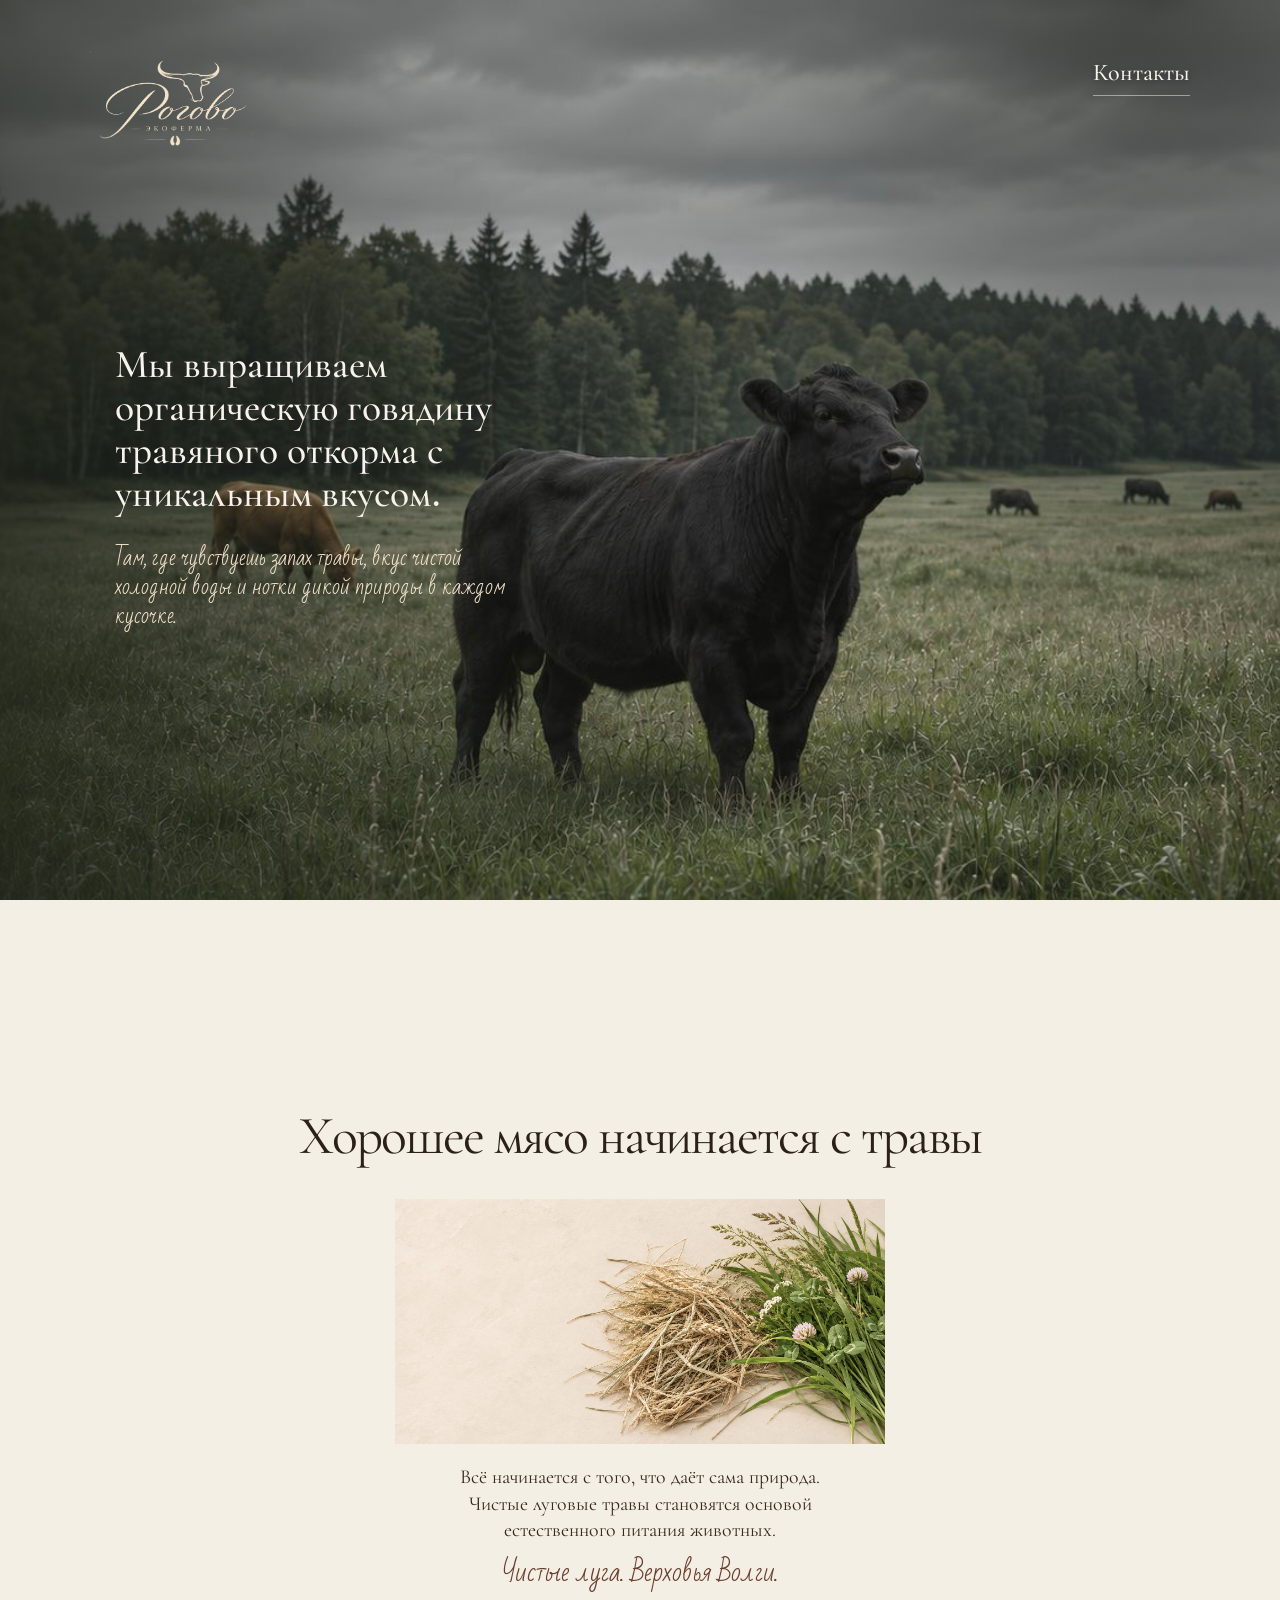
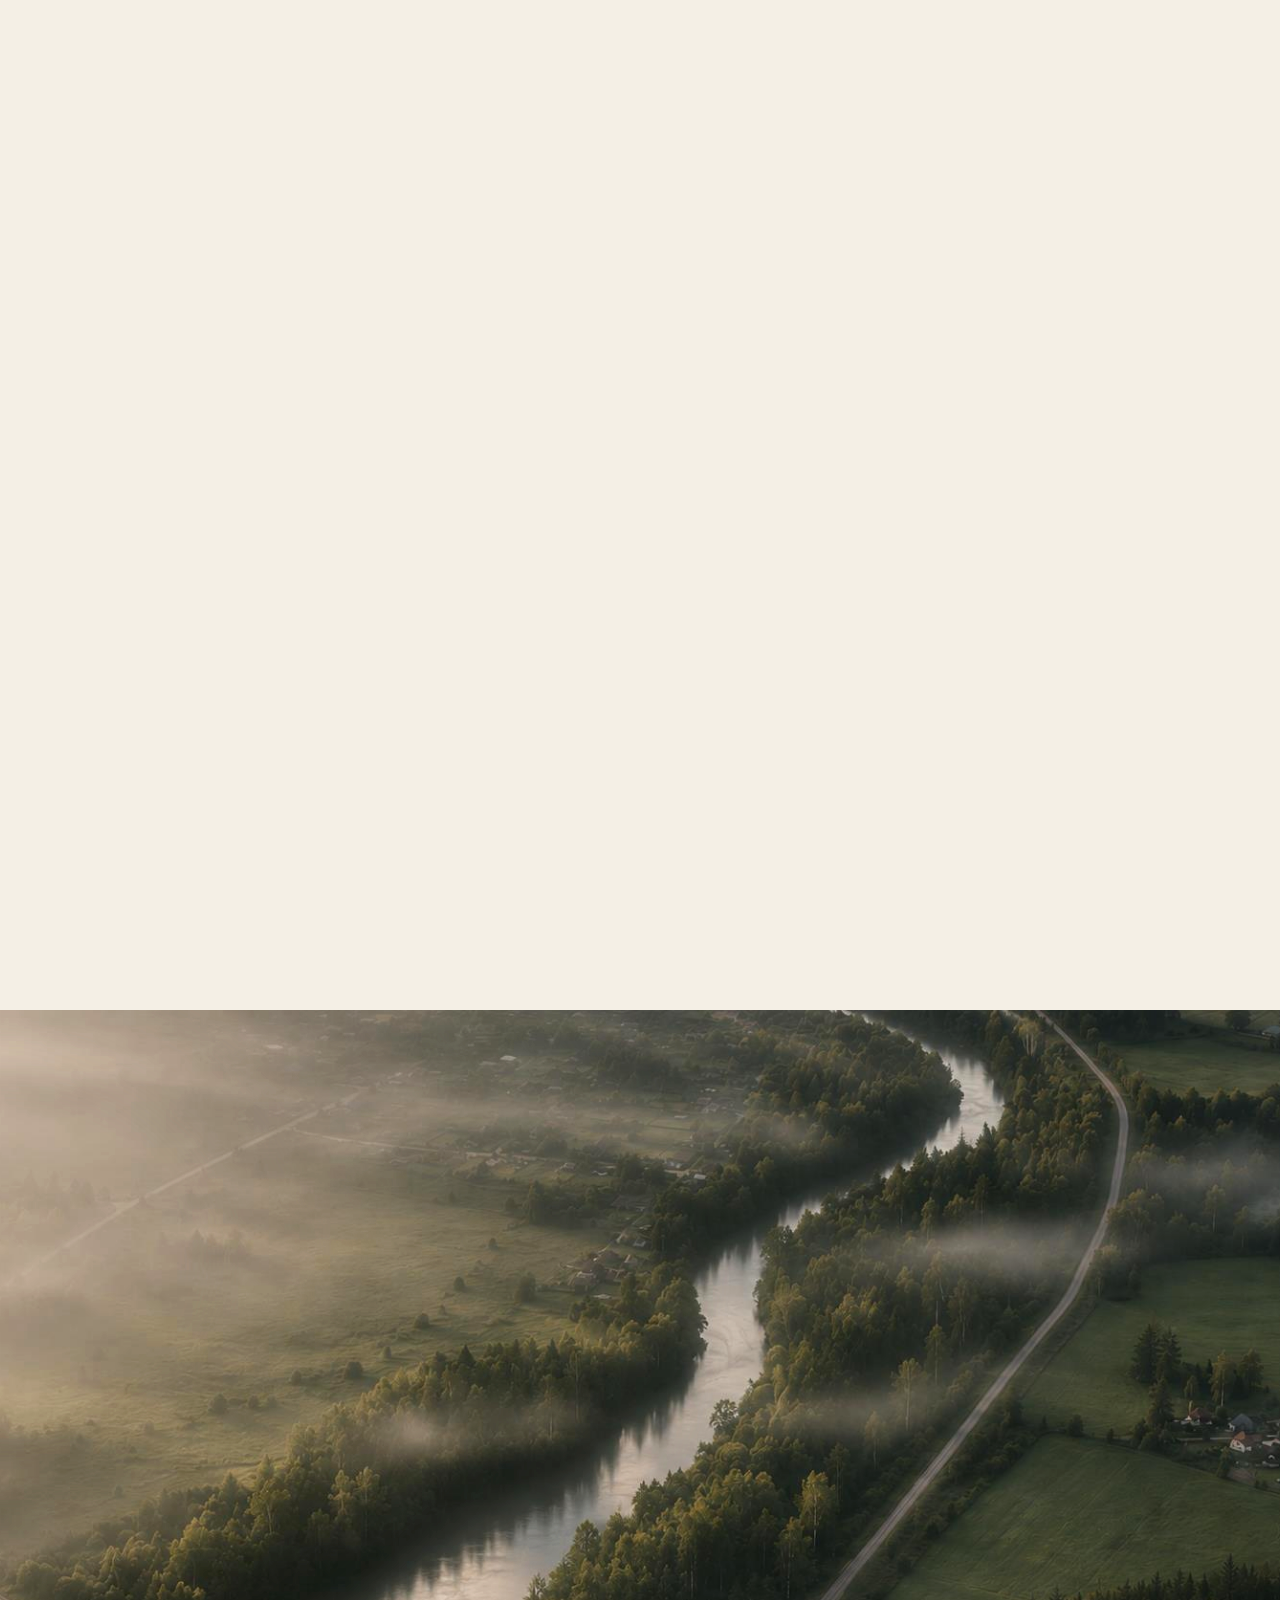
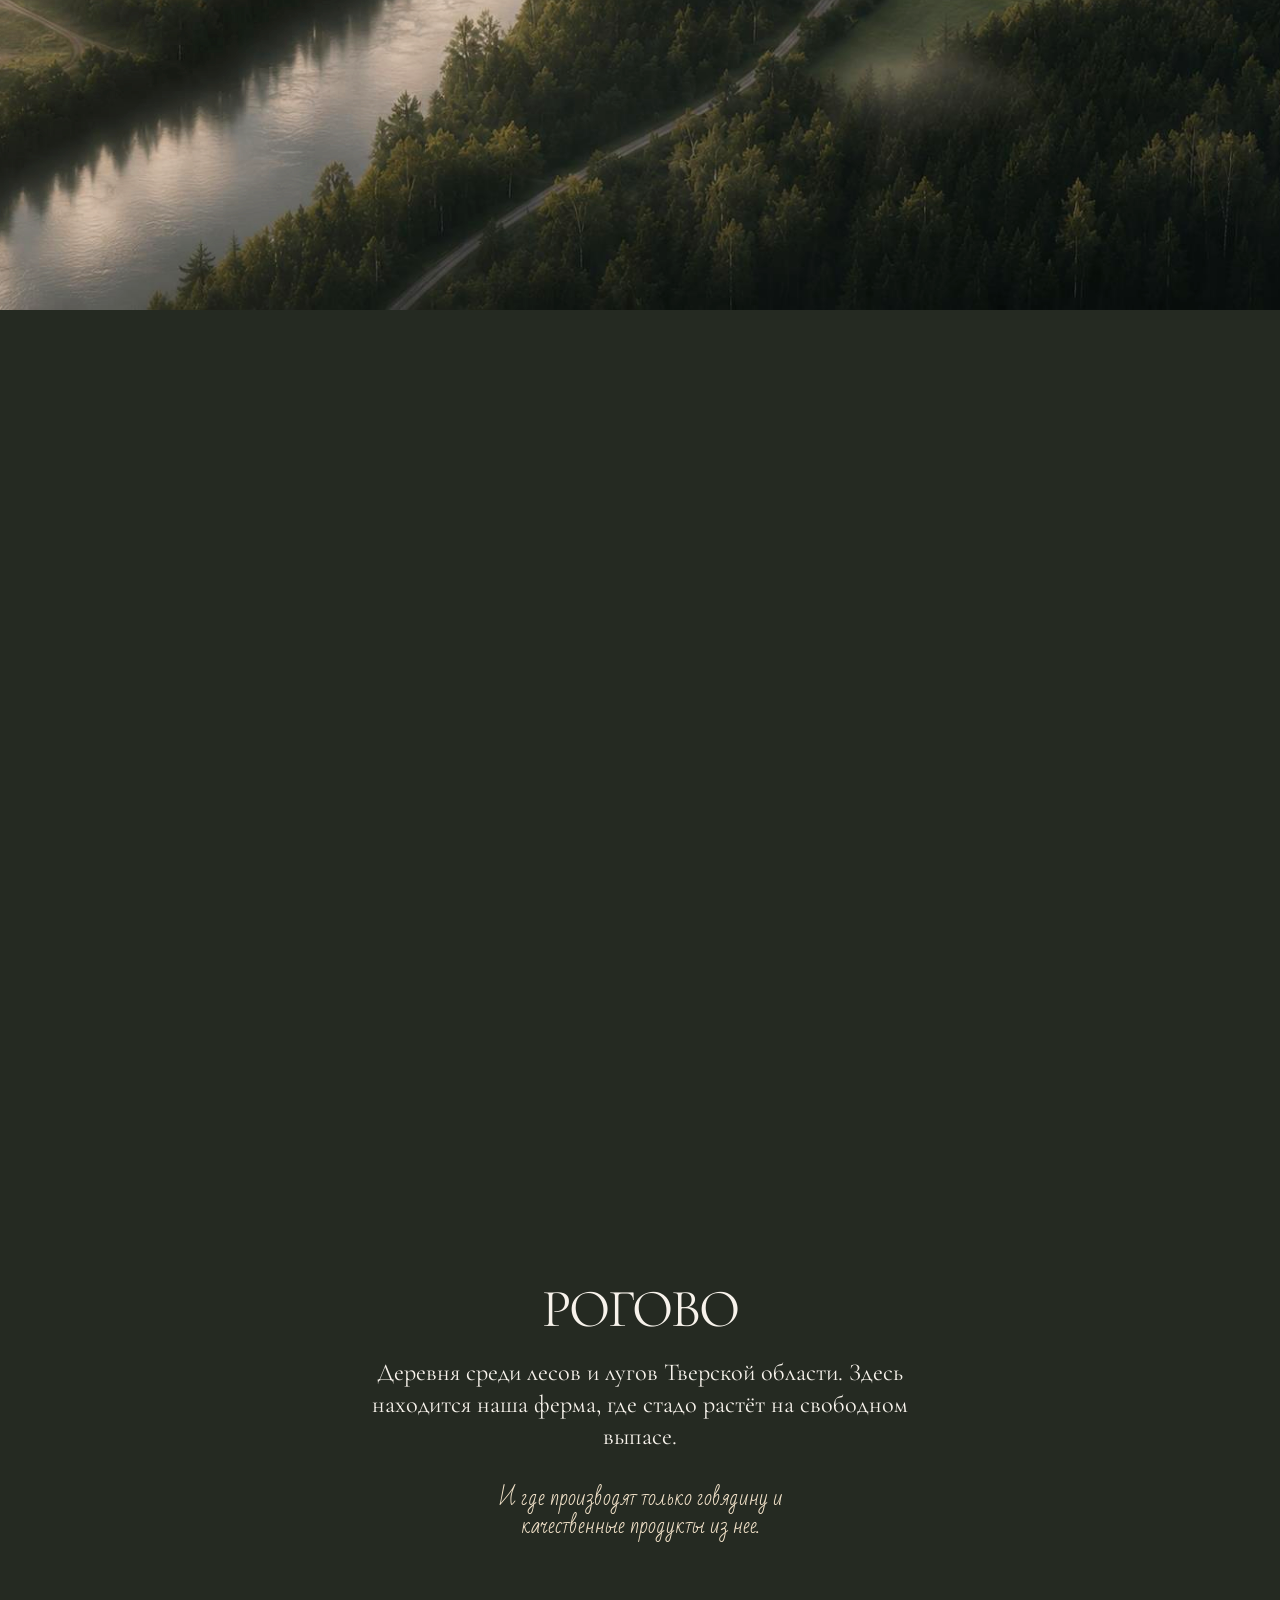
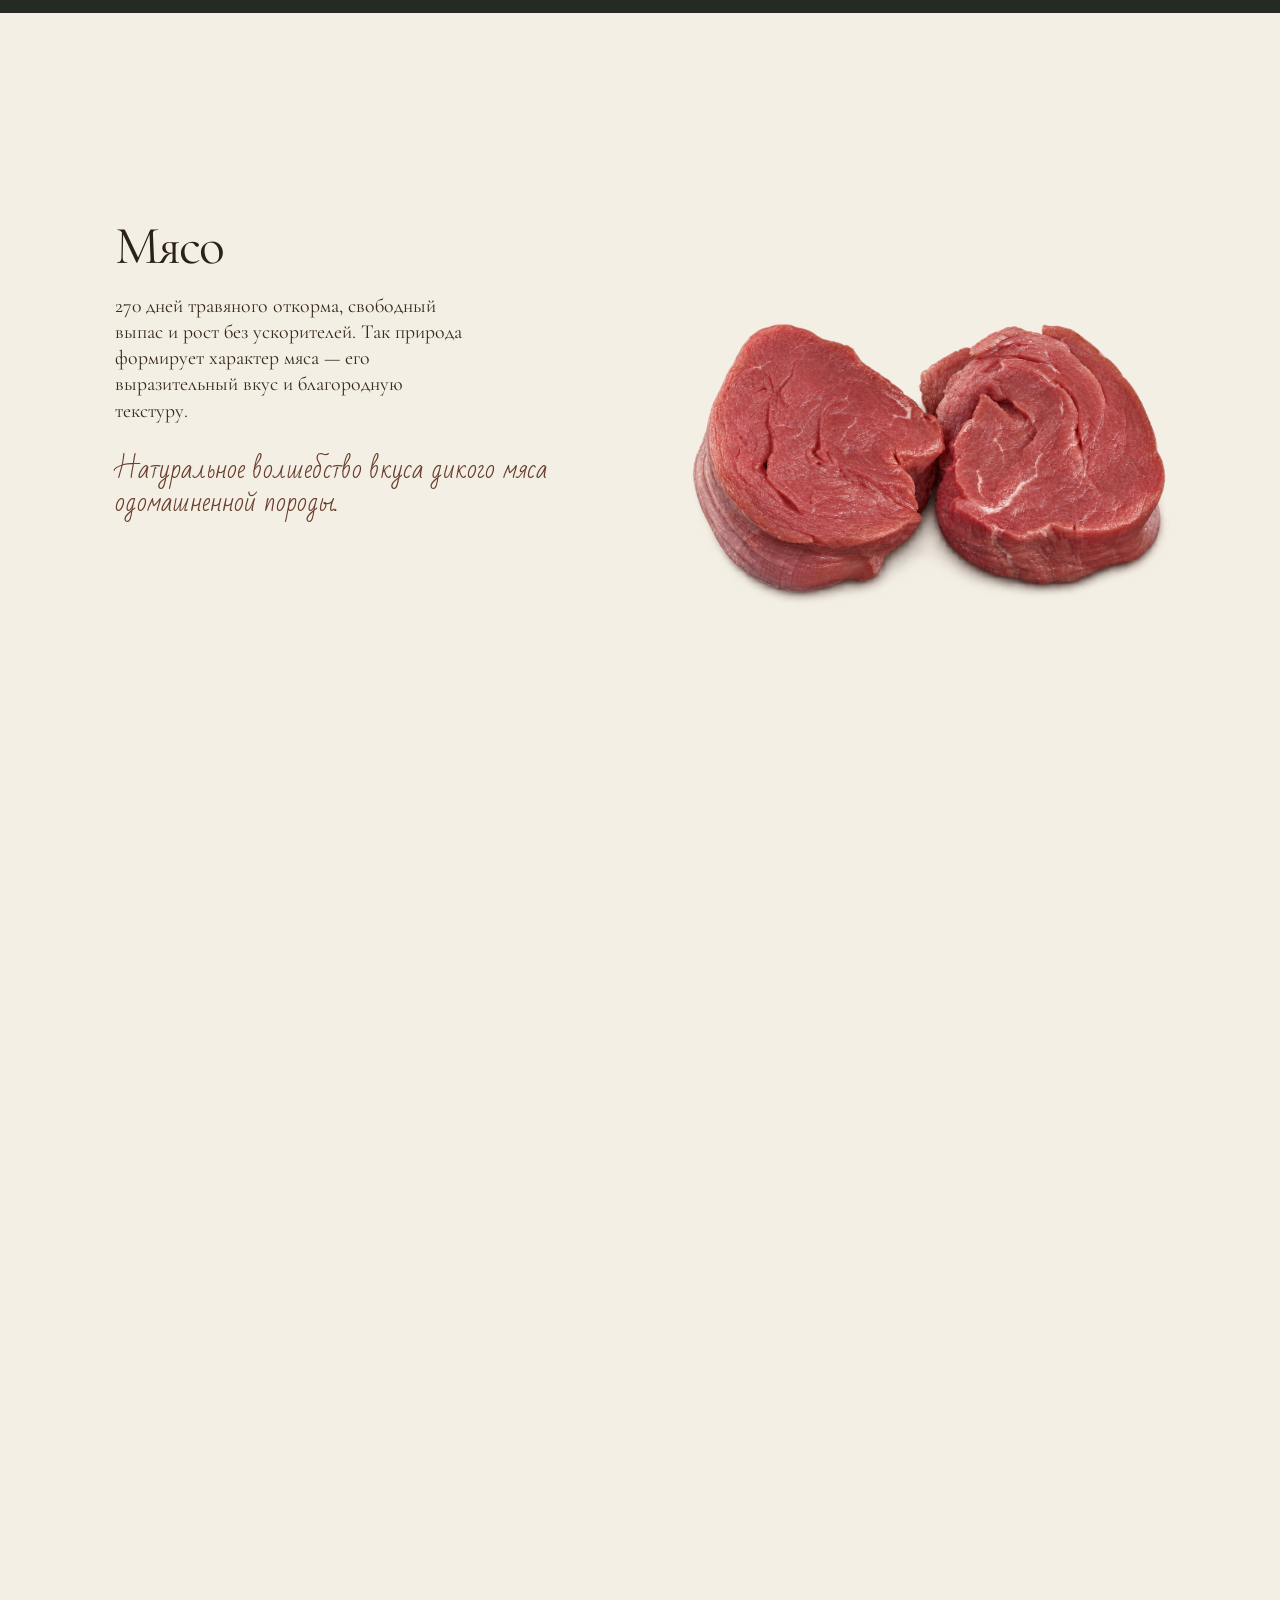
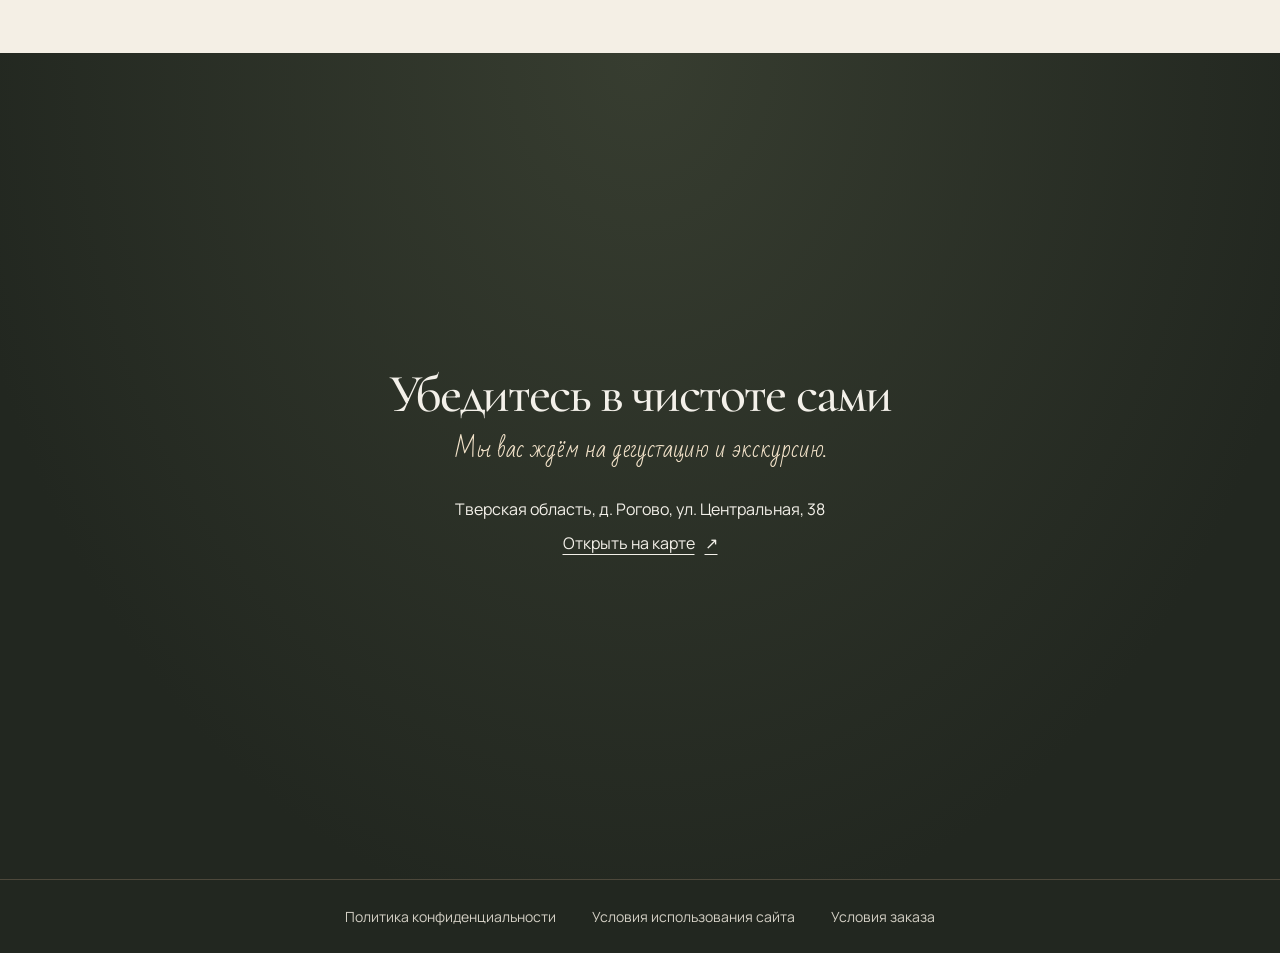
==== index.html @ 6af4dffb "Первая публикация 22.11 01:13" ====
<!doctype html>
<html lang="ru">
<head>
  <meta charset="utf-8">
<meta name="robots" content="noindex, nofollow" data-publish>
  <meta name="viewport" content="width=device-width, initial-scale=1">
  <title>Рогово — первый экран и подход</title>
  <link rel="stylesheet" href="style.css">
  <link rel="stylesheet" href="hero-v4.css">
  <link rel="stylesheet" href="limestone-edition.css">
  <script src="cinema.js" defer></script>
</head>
<body>
  <main>
    <section class="coat-hero" aria-labelledby="hero-title">
      <img class="coat-logo" src="assets/hero-logo-light.png" alt="Рогово — экоферма">
      <a class="shop-banner-action hero-contacts" href="#contacts">Контакты</a>
      <div class="pasture-hero-copy">
        <h1 id="hero-title">Мы выращиваем органическую говядину травяного откорма с уникальным вкусом.</h1>
        <p class="pasture-hero-note">Там, где чувствуешь запах травы, вкус чистой холодной воды и нотки дикой природы в каждом кусочке.</p>
      </div>
    </section>
    <section class="sequence approach-sequence" aria-label="Подход Рогово">
    <div class="stage">
    <article class="scene meadow" aria-labelledby="approach">
      <div class="approach">
        <h2 id="approach">Хорошее мясо начинается с травы</h2>
        <div class="still-life">
          <img src="assets/meadow-matched-limestone.jpg" alt="Свежие травы и сено на цельной светлой каменной поверхности">
        </div>
        <p class="scene-description">Всё начинается с того, что даёт сама природа. Чистые луговые травы становятся основой естественного питания животных.</p>
        <p class="scene-note">Чистые луга. Верховья Волги.</p>
      </div>
    </article>
    <article class="scene breeding" aria-labelledby="breeding">
      <img class="scene-image" src="assets/breeds-matched-limestone.jpg" alt="Коричневая калмыцкая корова впереди, чёрная абердин-ангусская позади">
      <div class="scene-copy">
        <h2 id="breeding">Чем отличается узнаваемый флорентийский стейк?</h2>
        <p class="scene-description">Во флорентийском стейке на первом плане вкус самого мяса. У нашей говядины свой характер, который ей дают две породы — калмыцкая и абердин-ангусская.</p>
        <p class="scene-note">Настоящий вкус начинается с породы.</p>
      </div>
    </article>
    <article class="scene cycle" aria-labelledby="cycle">
      <img class="scene-image" src="assets/tablet-matched-limestone.jpg" alt="Рука у планшета на светлой каменной поверхности">
      <div class="scene-copy">
        <h2 id="cycle">От пастбища до стола</h2>
        <p class="scene-description">Каждый этап находится под нашим контролем — от выращивания животных до готового продукта. Никакой химии, ГМО и гормонов. Только ответственность за то, что мы создаём.</p>
        <p class="scene-note">Качество можно гарантировать, только когда всё делаешь сам.</p>
      </div>
    </article>
    </div>
    </section>
    <section class="origin" id="origin" aria-labelledby="origin-title">
      <div class="origin-frame">
        <div class="origin-art" role="img" aria-label="Художественный вид с низкой высоты по спутниковому кадру Западной Двины у Рогово"></div>
      </div>
      <div class="origin-copy">
        <h2 id="origin-title">РОГОВО</h2>
        <p>Деревня среди лесов и лугов Тверской области. Здесь находится наша ферма, где стадо растёт на свободном выпасе.</p>
        <p class="origin-note">И где производят только говядину и качественные продукты из нее.</p>
      </div>
    </section>
    <section id="products" aria-label="Продукция Рогово">
    <div class="sequence products">
      <div class="stage">
        <article class="scene product-scene" aria-labelledby="product-beef">
          <div class="product-visual"><img src="assets/product-flat-beef.png" alt="Два постных среза говядины"></div>
          <div class="scene-copy">
            <h2 id="product-beef">Мясо</h2>
            <p class="product-description">270 дней травяного откорма, свободный выпас и рост без ускорителей. Так природа формирует характер мяса — его выразительный вкус и благородную текстуру.</p>
            <p class="scene-note">Натуральное волшебство вкуса дикого мяса одомашненной породы.</p>
          </div>
        </article>
        <article class="scene product-scene" aria-labelledby="product-offal">
          <div class="product-visual">
            <img src="assets/product-flat-liver.png" alt="Говяжья печень">
            <img class="product-detail" src="assets/product-flat-pate.png" alt="Срез говяжьего паштета">
          </div>
          <div class="scene-copy">
            <h2 id="product-offal">Субпродукты</h2>
            <p class="product-description">У каждого продукта свой характер: у печени — выразительный, глубокий вкус, у паштета — нежная текстура и тонкое послевкусие. Их объединяет чистота происхождения.</p>
            <p class="scene-note">Вкусы, которые вы, скорее всего, никогда ещё не пробовали.</p>
          </div>
        </article>
        <article class="scene product-scene product-scene--final" aria-labelledby="product-pelmeni">
          <div class="product-visual"><img src="assets/product-flat-pelmeni-amber.png" alt="Два целых пельменя и один в разрезе в светлом говяжьем бульоне"></div>
          <div class="scene-copy">
            <h2 id="product-pelmeni"><span class="title-line">Основа классической</span> <span class="title-line">итальянской кухни</span></h2>
            <p class="product-description">Нежные пельмени в прозрачном говяжьем бульоне. Достаточно соли и перца, чтобы раскрыть всю глубину вкуса говядины.</p>
            <p class="scene-note">Чистый вкус и есть усилитель.</p>
          </div>
          <div class="shop-banner">
            <img class="shop-banner-logo" src="assets/rogovo-logo-brown.png" alt="Рогово — экоферма">
            <button class="shop-banner-action" type="button" disabled>Перейти в магазин <span aria-hidden="true">→</span></button>
          </div>
        </article>
      </div>
    </div>
    </section>
  </main>
  <div class="page-end" id="contacts">
    <section class="farm-visit" aria-labelledby="visit-title">
      <h2 id="visit-title">Убедитесь в чистоте сами</h2>
      <p class="farm-visit-note">Мы вас ждём на дегустацию и экскурсию.</p>
      <address>Тверская область, д. Рогово, ул. Центральная, 38</address>
      <a class="shop-banner-action" href="https://yandex.ru/maps/?text=%D0%A2%D0%B2%D0%B5%D1%80%D1%81%D0%BA%D0%B0%D1%8F%20%D0%BE%D0%B1%D0%BB%D0%B0%D1%81%D1%82%D1%8C%2C%20%D0%B4.%20%D0%A0%D0%BE%D0%B3%D0%BE%D0%B2%D0%BE%2C%20%D1%83%D0%BB.%20%D0%A6%D0%B5%D0%BD%D1%82%D1%80%D0%B0%D0%BB%D1%8C%D0%BD%D0%B0%D1%8F%2C%2038">Открыть на карте <span aria-hidden="true">↗</span></a>
    </section>
  <footer class="site-footer">
    <ul>
      <li>Политика конфиденциальности</li>
      <li>Условия использования сайта</li>
      <li>Условия заказа</li>
    </ul>
  </footer>
  </div>
</body>
</html>
---- style.css ----
:root {
  --approach-paper: #f4efe5;
  --hero-overlap: clamp(64px, 11svh, 115px);
  --display-size: clamp(42px, min(4.2vw, 7.2svh), 72px);
  --display-spacing: -.038em;
  --story-inline-inset: clamp(24px, 9vw, 156px);
  --story-description-gap: clamp(18px, 1.6vw, 28px);
  --story-note-gap: clamp(22px, 2.35vw, 36px);
}

@font-face {
  font-family: Cormorant;
  src: url(assets/cormorant-cyr.woff2) format("woff2");
  font-display: swap;
}
@font-face {
  font-family: Manrope;
  src: url(assets/manrope-cyr.woff2) format("woff2");
  font-display: swap;
  unicode-range: U+0400-045F;
}
@font-face {
  font-family: Manrope;
  src: url(assets/manrope-lat.woff2) format("woff2");
  font-display: swap;
  unicode-range: U+0000-00FF, U+2000-206F;
}
* { box-sizing: border-box; }
body { margin: 0; color: #38291e; background: #f4efe5; }
h1, h2, p { margin: 0; }
h1, h2 { font-family: Cormorant, Georgia, serif; font-weight: 400; line-height: 1.02; }
p { font: 1rem/1.65 Manrope, Arial, sans-serif; }
.meadow {
  position: relative;
  min-height: 78svh;
  isolation: isolate;
  overflow: hidden;
  display: grid;
  align-items: center;
  background: #f4efe5;
}
.still-life {
  position: absolute;
  z-index: -1;
  inset: 0;
}
.still-life img {
  width: 100%;
  height: 100%;
  object-fit: cover;
  object-position: right center;
}
.approach { margin-inline: clamp(24px, 9vw, 156px); max-width: min(39vw, 550px); padding-block: 100px; }
h2 { font-size: clamp(48px, 6vw, 96px); text-wrap: balance; }
.approach p { margin-top: 24px; }

@media (max-width: 720px) {
  .meadow { min-height: 0; display: flex; flex-direction: column; align-items: stretch; }
  .still-life { position: static; aspect-ratio: 1.5; }
  .still-life img { mask-image: linear-gradient(to top, transparent, #000 12%); display: block; }
  .approach { max-width: 460px; margin: 0 24px; padding-block: 18px 72px; }
}

.scene { position: relative; min-height: 100svh; }
.scene-copy { width: min(50%, 720px); padding: 72px clamp(32px, 8vw, 130px); }
.scene-copy p { max-width: 40ch; margin-top: 24px; }
.breeding, .cycle {
  display: grid;
  align-items: center;
  isolation: isolate;
  overflow: hidden;
  background: var(--approach-paper);
}
.cycle { justify-items: end; }
.scene-copy h2 { font-size: clamp(44px, 5vw, 80px); text-wrap: wrap; }
.sequence h2 {
  font-family: "Cormorant Garamond", Cormorant, Georgia, serif;
  color: #2b2119;
  line-height: .98;
  letter-spacing: var(--display-spacing);
}
.title-line, .title-lead { display: block; }
.title-lead {
  margin-bottom: .32em;
  font-size: .65em;
  line-height: 1.08;
  letter-spacing: -.025em;
}
.meadow h2 { font-size: var(--display-size); }
.sequence .scene-note {
  font: clamp(20px, 2vw, 29px)/1.28 "Bad Script", cursive;
  color: #693d2b;
}
.sequence :is(.scene-description, .product-description) {
  max-width: 40ch;
  margin-top: var(--story-description-gap);
  color: #38291e;
  font: 400 clamp(19px, 1.55vw, 24px)/1.32 "Cormorant Garamond", Cormorant, Georgia, serif;
}
.sequence :is(.scene-description, .product-description) + .scene-note {
  margin-top: var(--story-note-gap);
}
.breeding .scene-copy { padding-right: clamp(18px, 3vw, 48px); }
.breeding h2 { font-size: var(--display-size); }
.cycle h2 { font-size: var(--display-size); }
.sequence:not(.products) h2 { text-wrap: balance; }
.scene-image {
  position: absolute;
  z-index: -1;
  inset-block: 0;
  width: 72%;
  height: 100%;
  object-fit: cover;
}
.breeding .scene-image {
  right: 0;
  object-position: right bottom;
  mask-image: linear-gradient(to right, transparent, #000 42%);
}
.cycle .scene-image {
  left: 0;
  width: 100%;
  object-position: left center;
}

.sequence.is-cinematic { height: 290svh; }
.is-cinematic .stage {
  position: sticky;
  top: 0;
  height: 100svh;
  isolation: isolate;
  background: #f4efe5;
}
.is-cinematic .scene { position: absolute; inset: 0; opacity: 0; }
.is-cinematic .scene:first-child { opacity: 1; }
.is-cinematic .scene img { transform: scale(var(--scene-scale, 1)); }
.is-cinematic :is(.approach, .scene-copy) {
  opacity: var(--copy-opacity, 1);
  transform: translateY(var(--copy-offset, 0px));
}
@media (max-width: 720px) {
  .scene { min-height: 0; }
  .cycle { justify-items: start; }
  .scene-copy { width: min(100%, 470px); padding: 17px 24px 72px; }
  .breeding .scene-copy { padding-right: 24px; }
  :root { --display-size: clamp(48px, 11vw, 72px); }
  .breeding .scene-image, .cycle .scene-image {
    position: static;
    display: block;
    width: 100%;
    height: auto;
    aspect-ratio: 1.5;
    mask-image: linear-gradient(to top, transparent, #000 25%);
  }
}
.origin {
  position: relative;
  z-index: 1;
  isolation: isolate;
  background: #252a22;
  color: #f7f2eb;
}
.origin-frame {
  position: relative;
  height: clamp(300px, 58vw, 100svh);
}
.origin-art {
  position: absolute;
  inset: 0;
  background: url(assets/origin-flight-rogovo-close.jpg) center / cover;
  filter: contrast(1.09) saturate(1.06);
  pointer-events: none;
}
@media (min-width: 900px) and (min-height: 660px) and (prefers-reduced-motion: no-preference) {
  main > .sequence.is-cinematic {
    position: relative;
    z-index: 2;
  }
  .sequence.is-cinematic + .origin {
    margin-top: -100svh;
    scroll-margin-top: -100svh;
  }
  .sequence.is-cinematic + .origin .origin-frame {
    position: sticky;
    top: 0;
    height: 100svh;
  }
  .sequence.is-cinematic + .origin .origin-copy {
    margin-top: 100svh;
  }
}
.origin-copy {
  position: relative;
  z-index: 1;
  display: grid;
  justify-items: center;
  padding: clamp(54px, 8svh, 96px) 24px;
  background: #252a22;
  text-align: center;
  font-family: "Cormorant Garamond", Georgia, serif;
}
.origin-copy h2 {
  font-family: inherit;
  font-size: var(--display-size);
  letter-spacing: var(--display-spacing);
}
.origin-copy p {
  max-width: min(48ch, 640px);
  margin-top: var(--story-description-gap);
  font: 400 clamp(21px, 1.9vw, 30px)/1.32 "Cormorant Garamond", Georgia, serif;
}
.origin-copy .origin-note {
  max-width: 34ch;
  margin-top: var(--story-note-gap);
  font: clamp(20px, 1.65vw, 29px)/1.35 "Bad Script", cursive;
  color: #f3e3ca;
}
.products { color: #38291e; background: var(--approach-paper); }
.products.is-cinematic { height: 360svh; }
.products .stage, .product-scene { background: var(--approach-paper); }
.product-scene { display: grid; align-items: center; isolation: isolate; overflow: hidden; }
.product-scene h2 { font-size: var(--display-size); }
.sequence.is-cinematic .scene :is(.approach, .scene-copy) {
  align-self: start;
  width: min(36%, 570px);
  max-width: none;
  margin-inline: var(--story-inline-inset);
  padding: clamp(105px, 23svh, 220px) 0 0;
  transform: none;
}
.product-visual {
  position: absolute;
  inset: 0;
  z-index: -1;
  display: grid;
  grid-template: minmax(0, 1fr) / minmax(0, 1fr);
}
.product-visual img {
  display: block;
  width: 100%;
  height: 100%;
  object-fit: cover;
  object-position: right center;
}
.is-cinematic .product-visual img { grid-area: 1 / 1; }
.is-cinematic .product-visual::after {
  content: "";
  position: absolute;
  inset: 0;
  background:
    linear-gradient(to right, #f4efe5b3, #f4efe544 32%, transparent 49%);
  pointer-events: none;
}
.is-cinematic .product-detail { opacity: var(--product-detail, 0); }
.product-scene--final .product-visual img {
  scale: .83;
  transform-origin: 78% 47%;
  mask-image:
    linear-gradient(transparent, #000 7%, #000 92%, transparent),
    linear-gradient(to right, transparent, #000 9%, #000 94%, transparent);
  mask-composite: intersect;
}
@media (max-width: 899px), (max-height: 659px), (prefers-reduced-motion: reduce) {
  .product-scene { min-height: auto; }
  .product-visual { position: static; grid-template: none; }
  .product-visual img { height: auto; aspect-ratio: 3 / 2; }
  .product-scene .scene-copy { width: min(100%, 650px); padding-block: 12px 60px; }
}

.shop-banner {
  display: flex;
  flex-wrap: wrap;
  align-items: center;
  justify-content: space-between;
  gap: 10px 24px;
  padding: 12px clamp(24px, 8vw, 156px);
}
.is-cinematic .shop-banner { position: absolute; inset: auto 0 0; }
.shop-banner-logo {
  display: block;
  width: clamp(144px, 16vw, 252px);
  height: auto;
}
.farm-visit h2 {
  font: 400 var(--display-size)/1.05 Cormorant, Georgia, serif;
  letter-spacing: var(--display-spacing);
}
.shop-banner-action {
  display: inline-flex;
  align-items: center;
  gap: 10px;
  min-height: 44px;
  padding: 8px 0;
  border: 0;
  border-bottom: 1px solid currentColor;
  background: transparent;
  color: inherit;
  font: 400 clamp(20px, 1.5vw, 26px)/1.15 "Cormorant Garamond", Cormorant, Georgia, serif;
  text-decoration: none;
  transition: border-color .2s ease;
}
.hero-contacts {
  position: absolute;
  top: clamp(20px, 4vw, 54px);
  right: clamp(24px, 7vw, 128px);
  font-family: Cormorant, Georgia, serif;
  font-size: clamp(24px, 1.8vw, 34px);
  border-bottom-color: #f7f2eb80;
  text-shadow: 0 1px 5px #191a1970;
}
.shop-banner-action:enabled,
a.shop-banner-action { cursor: pointer; }
.shop-banner-action:hover,
.shop-banner-action:focus-visible {
  border-bottom-color: #a38b72;
}
@media (prefers-reduced-motion: reduce) {
  .shop-banner-action { transition: none; }
}

.page-end {
  display: grid;
  grid-template-rows: 1fr auto;
  min-height: 100svh;
}
.farm-visit {
  display: grid;
  align-content: center;
  justify-items: center;
  padding: clamp(64px, 13svh, 144px) clamp(24px, 9vw, 156px);
  background: radial-gradient(ellipse at 50% 0%, #373d30, #222720 76%);
  color: #f3f0e9;
  text-align: center;
}
.farm-visit h2 { text-wrap: balance; }
.farm-visit-note {
  margin-top: 12px;
  font: clamp(21px, 1.8vw, 29px)/1.35 "Bad Script", cursive;
  color: #f3e3ca;
}
.farm-visit :is(address, .shop-banner-action) {
  font: 400 16px/1.5 Manrope, Arial, sans-serif;
}
.farm-visit address {
  margin-top: clamp(32px, 2.3vw, 40px);
}
.farm-visit .shop-banner-action {
  padding-block: 0;
  border-bottom: 0;
  text-decoration: underline;
  text-decoration-thickness: 1px;
  text-underline-offset: .3em;
}
.site-footer {
  padding: 26px clamp(24px, 9vw, 156px);
  border-top: 1px solid #a38b7255;
  background: #222720;
  color: #d4d0c5;
  font: 400 14px/1.5 Manrope, Arial, sans-serif;
}
.site-footer ul {
  display: flex;
  flex-wrap: wrap;
  justify-content: center;
  gap: 12px 36px;
  margin: 0;
  padding: 0;
  list-style: none;
}

.coat-hero {
  position: relative;
  z-index: 1;
  isolation: isolate;
  min-height: 100svh;
  display: grid;
  align-items: center;
  color: #f7f2eb;
  font-family: "Cormorant Garamond", Georgia, serif;
}
.coat-hero::before {
  content: "";
  position: absolute;
  z-index: -1;
  inset: 0 0 calc(-1 * var(--hero-overlap));
  pointer-events: none;
  background:
    radial-gradient(ellipse at 90% 0%, #171c16b3, transparent 42%),
    linear-gradient(90deg, #1b20188f, #1b201833 40%, transparent 62%),
    #252a22 url(assets/hero-pasture.jpg) right center / cover no-repeat;
  mask-image: linear-gradient(to bottom, #000 calc(100% - var(--hero-overlap)), transparent);
}
.coat-logo { position: absolute; top: clamp(20px, 4vw, 54px); left: clamp(24px, 7vw, 128px); width: clamp(124px, 13vw, 232px); }
.pasture-hero-copy {
  width: min(43%, 690px);
  margin-inline: var(--story-inline-inset);
  padding-block: 145px 72px;
}
.pasture-hero-copy h1 {
  max-width: 25ch;
  font-size: clamp(30px, 3.1vw, 56px);
  line-height: 1.08;
}
.pasture-hero-copy p {
  max-width: 28ch;
  margin-top: 24px;
  font: 400 clamp(24px, 2.25vw, 40px)/1.13 "Cormorant Garamond", Cormorant, Georgia, serif;
}
.pasture-hero-copy .pasture-hero-note {
  max-width: 39ch;
  margin-top: var(--story-note-gap);
  font: clamp(20px, 1.65vw, 29px)/1.35 "Bad Script", cursive;
  color: #f3e3ca;
}
.breeding { justify-items: start; background: var(--approach-paper); }
.breeding .scene-copy {
  width: min(39vw, 550px);
  margin-inline: clamp(24px, 9vw, 156px);
  padding-inline: 0;
}
.breeding .scene-image {
  width: 100%;
  object-position: right center;
}
@media (max-width: 720px) {
  :root { --hero-overlap: min(8svh, 64px); }
  .coat-hero { min-height: max(590px, 100svh); }
  .coat-hero::before {
    background-image:
      radial-gradient(ellipse at 88% 0%, #171c16b3, transparent 42%),
      linear-gradient(to top, #20241af5 12%, #20241a99 48%, transparent 77%),
      url(assets/hero-pasture.jpg);
    background-position: center, center, 79% center;
  }
  .coat-hero { align-items: end; }
  .pasture-hero-copy { width: auto; margin-inline: 24px; padding-block: 42svh 52px; }
  .breeding .scene-image { mask-image: linear-gradient(black 76%, transparent); }
  .breeding .scene-copy { width: auto; max-width: 460px; margin-inline: 24px; padding-inline: 0; }
}
---- hero-v4.css ----
/* cyrillic-ext */
@font-face {
  font-family: 'Bad Script';
  font-style: normal;
  font-weight: 400;
  font-display: swap;
  src: url(assets/6NUT8F6PJgbFWQn47_x7pOYkzO1A.woff2) format('woff2');
  unicode-range: U+0460-052F, U+1C80-1C8A, U+20B4, U+2DE0-2DFF, U+A640-A69F, U+FE2E-FE2F;
}
/* cyrillic */
@font-face {
  font-family: 'Bad Script';
  font-style: normal;
  font-weight: 400;
  font-display: swap;
  src: url(assets/6NUT8F6PJgbFWQn47_x7pO8kzO1A.woff2) format('woff2');
  unicode-range: U+0301, U+0400-045F, U+0490-0491, U+04B0-04B1, U+2116;
}
/* vietnamese */
@font-face {
  font-family: 'Bad Script';
  font-style: normal;
  font-weight: 400;
  font-display: swap;
  src: url(assets/6NUT8F6PJgbFWQn47_x7pOQkzO1A.woff2) format('woff2');
  unicode-range: U+0102-0103, U+0110-0111, U+0128-0129, U+0168-0169, U+01A0-01A1, U+01AF-01B0, U+0300-0301, U+0303-0304, U+0308-0309, U+0323, U+0329, U+1EA0-1EF9, U+20AB;
}
/* latin-ext */
@font-face {
  font-family: 'Bad Script';
  font-style: normal;
  font-weight: 400;
  font-display: swap;
  src: url(assets/6NUT8F6PJgbFWQn47_x7pOUkzO1A.woff2) format('woff2');
  unicode-range: U+0100-02BA, U+02BD-02C5, U+02C7-02CC, U+02CE-02D7, U+02DD-02FF, U+0304, U+0308, U+0329, U+1D00-1DBF, U+1E00-1E9F, U+1EF2-1EFF, U+2020, U+20A0-20AB, U+20AD-20C4, U+2113, U+2C60-2C7F, U+A720-A7FF;
}
/* latin */
@font-face {
  font-family: 'Bad Script';
  font-style: normal;
  font-weight: 400;
  font-display: swap;
  src: url(assets/6NUT8F6PJgbFWQn47_x7pOskzA.woff2) format('woff2');
  unicode-range: U+0000-00FF, U+0131, U+0152-0153, U+02BB-02BC, U+02C6, U+02DA, U+02DC, U+0304, U+0308, U+0329, U+2000-206F, U+20AC, U+2122, U+2191, U+2193, U+2212, U+2215, U+FEFF, U+FFFD;
}
/* cyrillic-ext */
@font-face {
  font-family: 'Cormorant Garamond';
  font-style: normal;
  font-weight: 400;
  font-display: swap;
  src: url(assets/co3bmX5slCNuHLi8bLeY9MK7whWMhyjYpHtKgS4.woff2) format('woff2');
  unicode-range: U+0460-052F, U+1C80-1C8A, U+20B4, U+2DE0-2DFF, U+A640-A69F, U+FE2E-FE2F;
}
/* cyrillic */
@font-face {
  font-family: 'Cormorant Garamond';
  font-style: normal;
  font-weight: 400;
  font-display: swap;
  src: url(assets/co3bmX5slCNuHLi8bLeY9MK7whWMhyjYrXtKgS4.woff2) format('woff2');
  unicode-range: U+0301, U+0400-045F, U+0490-0491, U+04B0-04B1, U+2116;
}
/* vietnamese */
@font-face {
  font-family: 'Cormorant Garamond';
  font-style: normal;
  font-weight: 400;
  font-display: swap;
  src: url(assets/co3bmX5slCNuHLi8bLeY9MK7whWMhyjYpntKgS4.woff2) format('woff2');
  unicode-range: U+0102-0103, U+0110-0111, U+0128-0129, U+0168-0169, U+01A0-01A1, U+01AF-01B0, U+0300-0301, U+0303-0304, U+0308-0309, U+0323, U+0329, U+1EA0-1EF9, U+20AB;
}
/* latin-ext */
@font-face {
  font-family: 'Cormorant Garamond';
  font-style: normal;
  font-weight: 400;
  font-display: swap;
  src: url(assets/co3bmX5slCNuHLi8bLeY9MK7whWMhyjYp3tKgS4.woff2) format('woff2');
  unicode-range: U+0100-02BA, U+02BD-02C5, U+02C7-02CC, U+02CE-02D7, U+02DD-02FF, U+0304, U+0308, U+0329, U+1D00-1DBF, U+1E00-1E9F, U+1EF2-1EFF, U+2020, U+20A0-20AB, U+20AD-20C4, U+2113, U+2C60-2C7F, U+A720-A7FF;
}
/* latin */
@font-face {
  font-family: 'Cormorant Garamond';
  font-style: normal;
  font-weight: 400;
  font-display: swap;
  src: url(assets/co3bmX5slCNuHLi8bLeY9MK7whWMhyjYqXtK.woff2) format('woff2');
  unicode-range: U+0000-00FF, U+0131, U+0152-0153, U+02BB-02BC, U+02C6, U+02DA, U+02DC, U+0304, U+0308, U+0329, U+2000-206F, U+20AC, U+2122, U+2191, U+2193, U+2212, U+2215, U+FEFF, U+FFFD;
}
/* cyrillic-ext */
@font-face {
  font-family: 'Cormorant Garamond';
  font-style: normal;
  font-weight: 500;
  font-display: swap;
  src: url(assets/co3bmX5slCNuHLi8bLeY9MK7whWMhyjYpHtKgS4.woff2) format('woff2');
  unicode-range: U+0460-052F, U+1C80-1C8A, U+20B4, U+2DE0-2DFF, U+A640-A69F, U+FE2E-FE2F;
}
/* cyrillic */
@font-face {
  font-family: 'Cormorant Garamond';
  font-style: normal;
  font-weight: 500;
  font-display: swap;
  src: url(assets/co3bmX5slCNuHLi8bLeY9MK7whWMhyjYrXtKgS4.woff2) format('woff2');
  unicode-range: U+0301, U+0400-045F, U+0490-0491, U+04B0-04B1, U+2116;
}
/* vietnamese */
@font-face {
  font-family: 'Cormorant Garamond';
  font-style: normal;
  font-weight: 500;
  font-display: swap;
  src: url(assets/co3bmX5slCNuHLi8bLeY9MK7whWMhyjYpntKgS4.woff2) format('woff2');
  unicode-range: U+0102-0103, U+0110-0111, U+0128-0129, U+0168-0169, U+01A0-01A1, U+01AF-01B0, U+0300-0301, U+0303-0304, U+0308-0309, U+0323, U+0329, U+1EA0-1EF9, U+20AB;
}
/* latin-ext */
@font-face {
  font-family: 'Cormorant Garamond';
  font-style: normal;
  font-weight: 500;
  font-display: swap;
  src: url(assets/co3bmX5slCNuHLi8bLeY9MK7whWMhyjYp3tKgS4.woff2) format('woff2');
  unicode-range: U+0100-02BA, U+02BD-02C5, U+02C7-02CC, U+02CE-02D7, U+02DD-02FF, U+0304, U+0308, U+0329, U+1D00-1DBF, U+1E00-1E9F, U+1EF2-1EFF, U+2020, U+20A0-20AB, U+20AD-20C4, U+2113, U+2C60-2C7F, U+A720-A7FF;
}
/* latin */
@font-face {
  font-family: 'Cormorant Garamond';
  font-style: normal;
  font-weight: 500;
  font-display: swap;
  src: url(assets/co3bmX5slCNuHLi8bLeY9MK7whWMhyjYqXtK.woff2) format('woff2');
  unicode-range: U+0000-00FF, U+0131, U+0152-0153, U+02BB-02BC, U+02C6, U+02DA, U+02DC, U+0304, U+0308, U+0329, U+2000-206F, U+20AC, U+2122, U+2191, U+2193, U+2212, U+2215, U+FEFF, U+FFFD;
}

.hero-two { font-family: 'Cormorant Garamond', serif; font-synthesis: none; }
.hero-two {
  position: relative;
  isolation: isolate;
  min-height: 720px;
  height: 100svh;
  max-height: 980px;
  overflow: hidden;
  color: #32180f;
  background: #f4f0e7;
}

.hero-two__cattle {
  position: absolute;
  z-index: -4;
  inset: 0;
  width: 100%;
  height: 100%;
  object-fit: cover;
  object-position: center 49%;
  transform: translateY(70px);
}

.hero-two--original-v4 .hero-two__cattle {
  transform: none;
}

.hero-two--v4-edit .hero-two__script--v4-desktop {
  display: none;
}

@media (min-width: 1200px) {
  .hero-two-viewport {
    container-type: inline-size;
    display: flex;
    align-items: center;
    justify-content: center;
    height: auto;
    overflow: hidden;
    background: #f4f0e7;
  }

  .hero-two--v4-edit {
    --cattle-width: min(94%, 150.4svh);
    --cattle-position-y: calc(49% + 3svh);
    flex: none;
    width: 100%;
    height: 100svh;
    min-height: 0;
    max-height: none;
  }

  .hero-two--v4-edit .hero-two__cattle {
    width: var(--cattle-width);
    object-position: left var(--cattle-position-y);
    mask-image: linear-gradient(to right, #000 45%, transparent 54%);
  }

  /* Keep each cow anchored to its outer edge and blend only the empty center. */
  .hero-two--v4-edit::after {
    content: "";
    position: absolute;
    z-index: -4;
    inset: 0;
    pointer-events: none;
    background: url("assets/rogovo-variant-3-composition-2-cattle.png")
      right var(--cattle-position-y) / var(--cattle-width) auto no-repeat;
    mask-image: linear-gradient(
      to right,
      transparent calc(100% - var(--cattle-width) * .54),
      #000 calc(100% - var(--cattle-width) * .45)
    );
  }

  .hero-two--v4-edit .hero-two__light {
    display: none;
  }

  .hero-two--v4-edit .hero-two__header {
    top: min(25px, 2.78svh);
    left: min(13px, 1cqw);
  }

  .hero-two--v4-edit .hero-two__logo {
    width: min(190px, 21.11svh);
  }

  .hero-two.hero-two--v4-edit h1 {
    top: 50%;
    width: min(43%, 806.4px);
    font-size: var(--display-size);
    line-height: .92;
  }

  .hero-two--v4-edit .hero-two__script {
    display: none;
  }

  .hero-two--v4-edit .hero-two__script--v4-desktop {
    display: block;
    top: auto;
    bottom: min(55px, 6.11svh);
    width: min(43%, 619.2px);
    transform: translateX(-50%);
    font-size: min(28px, 3.11svh, 1.95cqw);
    letter-spacing: -0.25px;
    line-height: 1.26;
  }

  .hero-two--v4-edit .hero-two__script--v4-desktop span {
    display: block;
  }
}

.hero-two__texture {
  position: absolute;
  z-index: -2;
  inset: 0;
  opacity: 0.08;
  pointer-events: none;
  background-image: url("data:image/svg+xml,%3Csvg viewBox='0 0 180 180' xmlns='http://www.w3.org/2000/svg'%3E%3Cfilter id='n'%3E%3CfeTurbulence type='fractalNoise' baseFrequency='.82' numOctaves='3' stitchTiles='stitch'/%3E%3C/filter%3E%3Crect width='100%25' height='100%25' filter='url(%23n)' opacity='.22'/%3E%3C/svg%3E");
  mix-blend-mode: multiply;
}

.hero-two__light {
  position: absolute;
  z-index: -3;
  inset: 0;
  pointer-events: none;
  background:
    radial-gradient(
      ellipse 17% 22% at 11% 9%,
      rgba(248, 245, 237, 0.96) 0%,
      rgba(248, 245, 237, 0.74) 48%,
      rgba(248, 245, 237, 0) 100%
    ),
    radial-gradient(
      ellipse 34% 26% at 50% 76%,
      rgba(248, 245, 237, 0.92) 0%,
      rgba(248, 245, 237, 0.68) 48%,
      rgba(248, 245, 237, 0) 100%
    ),
    radial-gradient(
      ellipse 38% 68% at 50% 49%,
      rgba(248, 245, 237, 0.62) 0%,
      rgba(248, 245, 237, 0.32) 55%,
      rgba(248, 245, 237, 0) 100%
    ),
    linear-gradient(
      180deg,
      rgba(248, 245, 237, 0.38) 0%,
      rgba(248, 245, 237, 0) 24%
    );
}

.hero-two__header {
  position: absolute;
  z-index: 2;
  top: clamp(28px, 4.2vh, 42px);
  left: clamp(28px, 4.4vw, 68px);
}

.hero-two__logo {
  display: block;
  width: clamp(178px, 14.8vw, 228px);
  height: auto;
}

.hero-two__content {
  position: absolute;
  inset: 0;
  z-index: 1;
}

.hero-two h1 {
  position: absolute;
  top: 38%;
  left: 50%;
  width: min(56vw, 810px);
  transform: translate(-50%, -50%);
  font-size: var(--display-size);
  font-weight: 400;
  line-height: .92;
  letter-spacing: var(--display-spacing);
  text-align: center;
}

.hero-two h1 span {
  display: block;
}

.hero-two__script {
  position: absolute;
  top: 75%;
  left: 50%;
  width: min(43vw, 620px);
  transform: translate(-50%, -50%) rotate(-1deg);
  font-family: "Bad Script", cursive;
  font-size: clamp(22px, 1.85vw, 29px);
  font-weight: 400;
  line-height: 1.2;
  text-align: center;
  color: #7b4633;
}

@media (max-width: 1050px) {
  .hero-two__cattle {
    object-position: center center;
  }

  .hero-two h1 {
    top: 37%;
    width: min(62vw, 680px);
  }

  .hero-two h1 span {
    white-space: normal;
  }

  .hero-two__script {
    top: 73%;
    width: min(54vw, 570px);
  }
}

@media (max-width: 720px) {
  .hero-two {
    min-height: 760px;
    max-height: none;
  }

  .hero-two__header {
    top: 24px;
    left: 22px;
  }

  .hero-two__logo {
    width: 156px;
  }

  .hero-two__cattle {
    top: auto;
    bottom: 0;
    height: auto;
    object-fit: contain;
    object-position: center bottom;
  }

  .hero-two__light {
    background: linear-gradient(
      180deg,
      #f4f0e7 0%,
      #f4f0e7 54%,
      rgba(244, 240, 231, 0.72) 69%,
      rgba(244, 240, 231, 0) 88%
    );
  }

  .hero-two h1 {
    top: 32%;
    width: calc(100% - 44px);
    font-size: clamp(35px, 9.7vw, 48px);
    line-height: 1;
  }

  .hero-two__script {
    top: 61%;
    width: calc(100% - 54px);
    font-size: clamp(20px, 5.8vw, 27px);
    line-height: 1.14;
  }

  .hero-two--v4-edit {
    --mobile-cattle: url("assets/rogovo-variant-3-composition-2-cattle.png");
    display: grid;
    grid-template-rows: minmax(300px, 1.3fr) auto minmax(205px, 1fr);
    height: auto;
    min-height: max(760px, 100svh);
  }

  .hero-two--v4-edit .hero-two__light {
    display: none;
  }

  .hero-two--v4-edit .hero-two__cattle {
    opacity: 0;
    pointer-events: none;
  }

  .hero-two--v4-edit::before,
  .hero-two--v4-edit::after {
    content: "";
    grid-column: 1;
    z-index: -4;
    width: 60%;
    background-image: var(--mobile-cattle);
    background-repeat: no-repeat;
    background-size: min(140vw, 600px) auto;
  }

  .hero-two--v4-edit::before {
    grid-row: 1;
    margin-top: 90px;
    background-position: left top;
    background-size: min(128vw, 560px) auto;
    mask-image:
      linear-gradient(transparent, #000 12px, #000 calc(100% - 16px), transparent),
      linear-gradient(to right, #000 calc(100% - 22px), transparent);
    mask-composite: intersect;
  }

  .hero-two--v4-edit::after {
    grid-row: 3;
    justify-self: end;
    background-position: right 0 bottom -40px;
    mask-image:
      linear-gradient(transparent, #000 22px),
      linear-gradient(to right, transparent, #000 12px);
    mask-composite: intersect;
  }

  .hero-two--v4-edit .hero-two__content {
    grid-row: 2;
    grid-column: 1;
    position: relative;
    display: grid;
    gap: 22px;
    padding: 9px 22px 0;
    text-align: center;
  }

  .hero-two.hero-two--v4-edit h1,
  .hero-two--v4-edit .hero-two__content > .hero-two__script {
    position: static;
    width: auto;
    transform: none;
  }

  .hero-two.hero-two--v4-edit h1 {
    font-size: var(--display-size);
    line-height: .92;
  }

  .hero-two--v4-edit .hero-two__content > .hero-two__script {
    font-size: clamp(19px, 5.45vw, 24px);
    line-height: 1.2;
  }
}
---- limestone-edition.css ----
.approach-sequence :is(.meadow, .breeding, .cycle) {
  background: var(--approach-paper);
  padding: clamp(36px, 7svh, 86px) var(--story-inline-inset);
}

.approach-sequence .scene.meadow .approach {
  display: grid;
  align-self: center;
  justify-items: center;
  width: 100%;
  max-width: 850px;
  margin: 0 auto;
  padding: 0;
  text-align: center;
}

.approach-sequence .still-life {
  position: relative;
  z-index: auto;
  width: min(100%, 490px);
  aspect-ratio: 2;
  margin-top: clamp(22px, 4svh, 44px);
  overflow: hidden;
}

.approach-sequence .still-life img {
  display: block;
  mask-image: none;
}

.approach-sequence .meadow .scene-note { margin-top: 14px; }

.approach-sequence :is(.breeding, .cycle) {
  gap: clamp(28px, 6vw, 102px);
  justify-items: stretch;
}

.approach-sequence .breeding { grid-template-columns: minmax(0, 4fr) minmax(0, 5fr); }
.approach-sequence .cycle { grid-template-columns: minmax(0, 5fr) minmax(0, 4fr); }

.approach-sequence :is(.breeding, .cycle) .scene-image {
  position: relative;
  z-index: auto;
  inset: auto;
  grid-row: 1;
  width: 100%;
  height: auto;
  aspect-ratio: 16 / 9;
  mask-image: none;
}

.approach-sequence .breeding .scene-image {
  grid-column: 2;
  object-position: right center;
}

.approach-sequence .cycle .scene-image {
  grid-column: 1;
  object-position: left center;
  filter: brightness(.96) saturate(.93);
}

.approach-sequence .scene:is(.breeding, .cycle) .scene-copy {
  grid-row: 1;
  align-self: center;
  width: 100%;
  max-width: 500px;
  margin: 0;
  padding: 0;
}

.approach-sequence .breeding .scene-copy { grid-column: 1; }
.approach-sequence .cycle .scene-copy { grid-column: 2; }

.approach-sequence :is(.breeding, .cycle) h2 {
  font-size: clamp(36px, min(4vw, 6.7svh), 66px);
}

.products.is-cinematic .product-visual {
  inset: 10% 1.5% 12% 46.5%;
  place-items: center;
}

.products .product-visual img {
  object-fit: contain;
  object-position: center;
}

.products [aria-labelledby="product-offal"] .product-visual img { scale: .93; }

.products .product-scene--final .product-visual img {
  width: 91%;
  scale: none;
  transform-origin: center;
  mask: none;
  filter: saturate(.85);
}

.products:not(.is-cinematic) .product-visual img {
  width: 88%;
  max-width: 620px;
  margin-inline: auto;
}

.products:not(.is-cinematic) .product-visual {
  grid-template-columns: minmax(0, 1fr);
  row-gap: 0;
}

.products:not(.is-cinematic) [aria-labelledby="product-offal"] .product-visual img {
  aspect-ratio: 2;
}

.products.is-cinematic .product-visual::after { content: none; }
.products.is-cinematic [aria-labelledby="product-offal"] .product-visual img:first-child {
  opacity: var(--product-primary, 1);
}

.approach-sequence + .origin .origin-art::after {
  content: "";
  position: absolute;
  inset: 0;
  background: inherit;
  filter: contrast(1.16) brightness(.94) saturate(.94);
  mask-image: radial-gradient(ellipse 70% 85% at 0% 28%, #000 20%, transparent 82%);
}

@media (max-width: 899px), (max-height: 659px), (prefers-reduced-motion: reduce) {
  .approach-sequence .scene { min-height: 0; }
  .approach-sequence .scene + .scene { padding-top: 0; }
  .origin-frame { height: auto; aspect-ratio: 1672 / 941; }
}

@media (max-width: 720px) {
  :root {
    --story-inline-inset: clamp(18px, 6vw, 38px);
    --display-size: clamp(36px, 9vw, 56px);
  }

  .coat-hero {
    --hero-image-height: 50vw;
    min-height: 0;
  }

  .coat-hero::before {
    background-image:
      linear-gradient(to bottom, #181e16a8, transparent 27%),
      linear-gradient(to bottom, transparent 70%, #252a22),
      url(assets/hero-pasture.jpg);
    background-size: 100% var(--hero-image-height), 100% var(--hero-image-height), 100% auto;
    background-position: top center;
    background-repeat: no-repeat;
  }

  .pasture-hero-copy {
    margin-inline: var(--story-inline-inset);
    padding-block: calc(var(--hero-image-height) + 15px) 42px;
  }

  .pasture-hero-copy h1 { font-size: clamp(29px, 7.6vw, 46px); }
  .pasture-hero-copy .pasture-hero-note { font-size: clamp(18px, 4.8vw, 24px); }

  .approach-sequence .meadow { display: grid; }
  .approach-sequence .still-life { width: min(82%, 420px); }
  .approach-sequence :is(.breeding, .cycle) { grid-template-columns: 1fr; }
  .approach-sequence :is(.breeding, .cycle) .scene-image { grid-column: 1; }
  .approach-sequence .scene:is(.breeding, .cycle) .scene-copy {
    grid-column: 1;
    grid-row: 2;
  }

  .products .scene-copy { padding-inline: var(--story-inline-inset); }
  .products:not(.is-cinematic) .product-visual img { aspect-ratio: 2; }
  .products:not(.is-cinematic) .product-scene--final .product-visual img { aspect-ratio: 1.75; }
  .page-end { min-height: min(675px, 100svh); }
}

@media (min-width: 1200px) and (min-aspect-ratio: 21/9) {
  :root {
    --story-inline-inset: max(clamp(80px, 8vw, 156px), calc((100vw - 205svh) / 2 + 48px));
  }

  .origin-art { overflow: hidden; }
  .origin-frame { max-height: 100svh; }

  .coat-hero::before {
    background:
      linear-gradient(90deg, #252a22 5%, #252a2290 58%, #252a2255),
      #252a22 url(assets/hero-pasture.jpg) center / cover no-repeat;
  }

  .coat-hero::after {
    content: "";
    position: absolute;
    z-index: -1;
    inset: 0 0 0 auto;
    width: min(100%, 200svh);
    background:
      radial-gradient(ellipse at 95% 0%, #171c1690, transparent 40%),
      url(assets/hero-pasture.jpg) right center / contain no-repeat;
    mask-image:
      linear-gradient(to right, transparent, #000 27%),
      linear-gradient(to bottom, #000 93%, transparent);
    mask-composite: intersect;
    pointer-events: none;
  }

  .origin-art {
    background-size: cover;
  }

  .origin-art::before {
    content: "";
    position: absolute;
    inset: 0;
    background: inherit;
    filter: blur(26px) brightness(.76);
  }

  .approach-sequence + .origin .origin-art::after {
    width: min(100%, calc(100svh * 1672 / 941));
    margin-inline: auto;
    background-size: contain;
    background-repeat: no-repeat;
    filter: none;
    mask-image: linear-gradient(to right, transparent, #000 10%, #000 90%, transparent);
  }

  .products.is-cinematic .product-visual {
    inset-inline: 48% max(3%, calc((100vw - 205svh) / 2));
  }
}
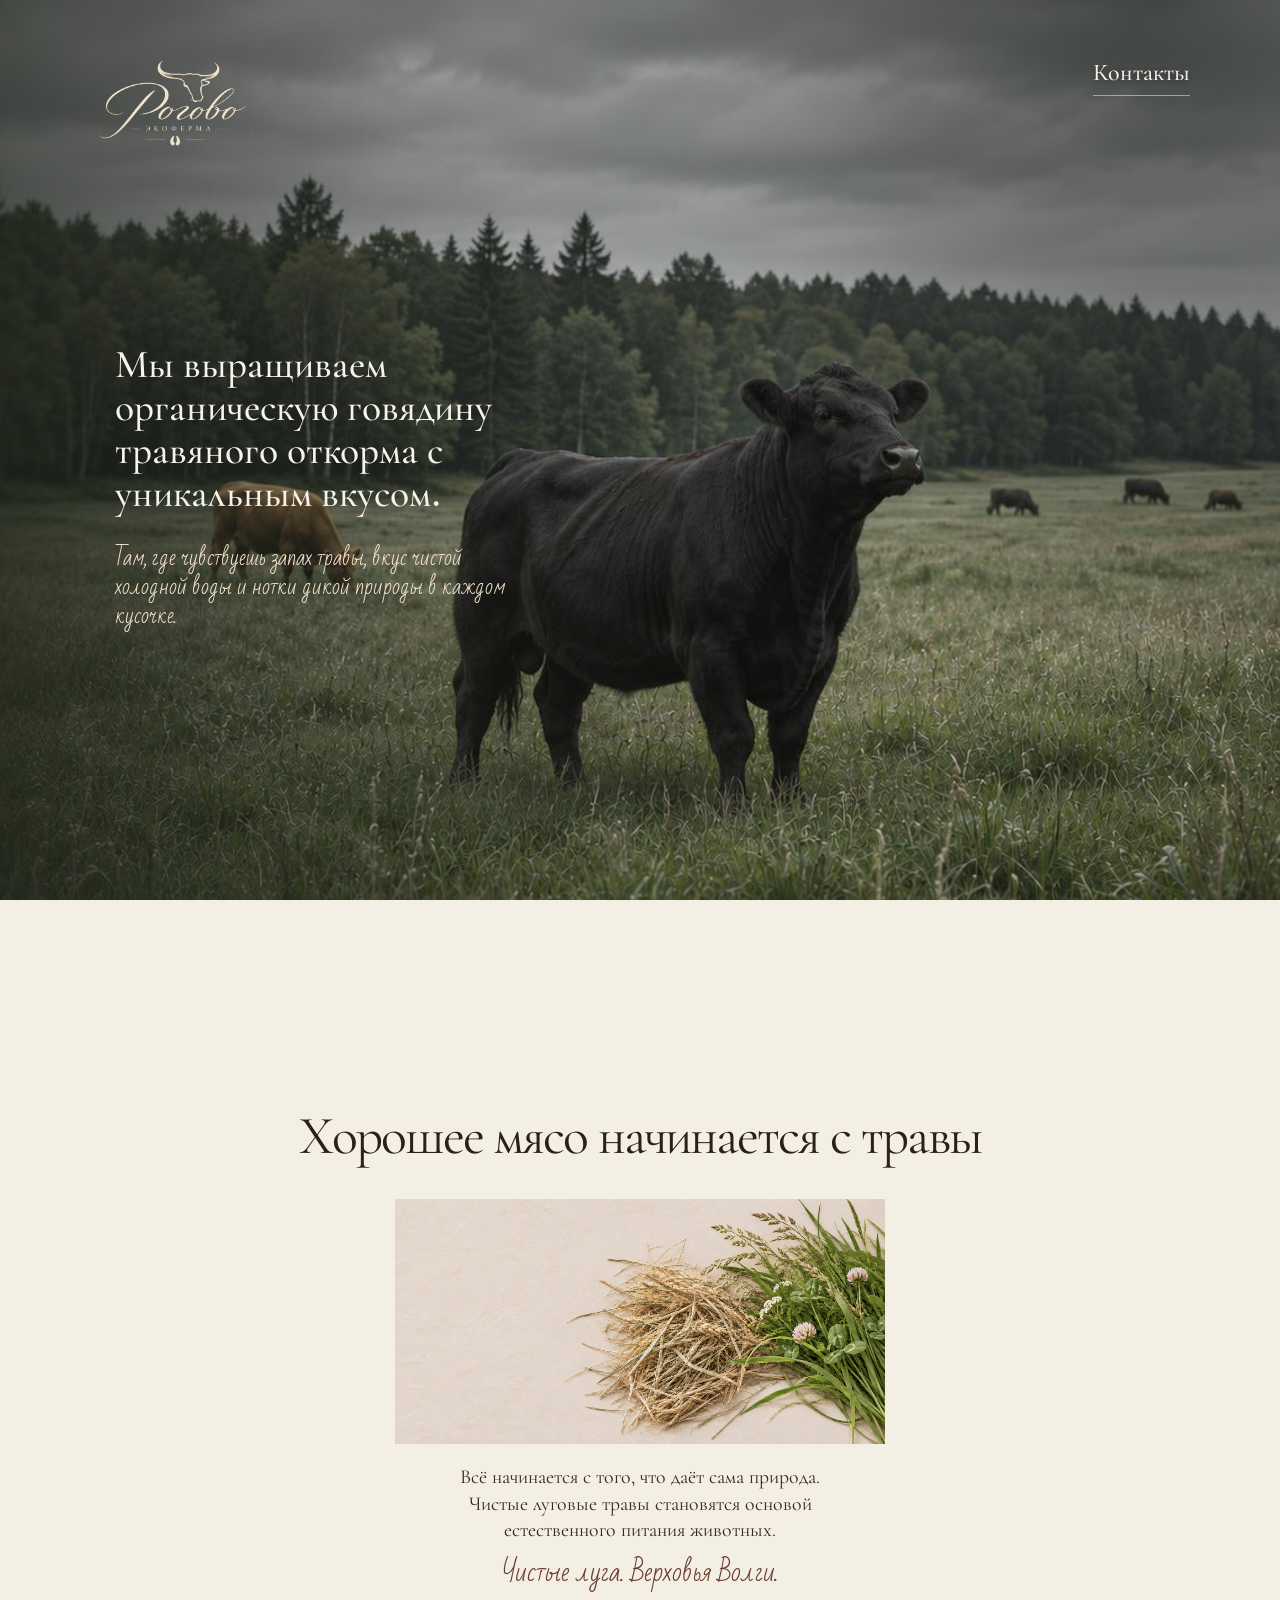
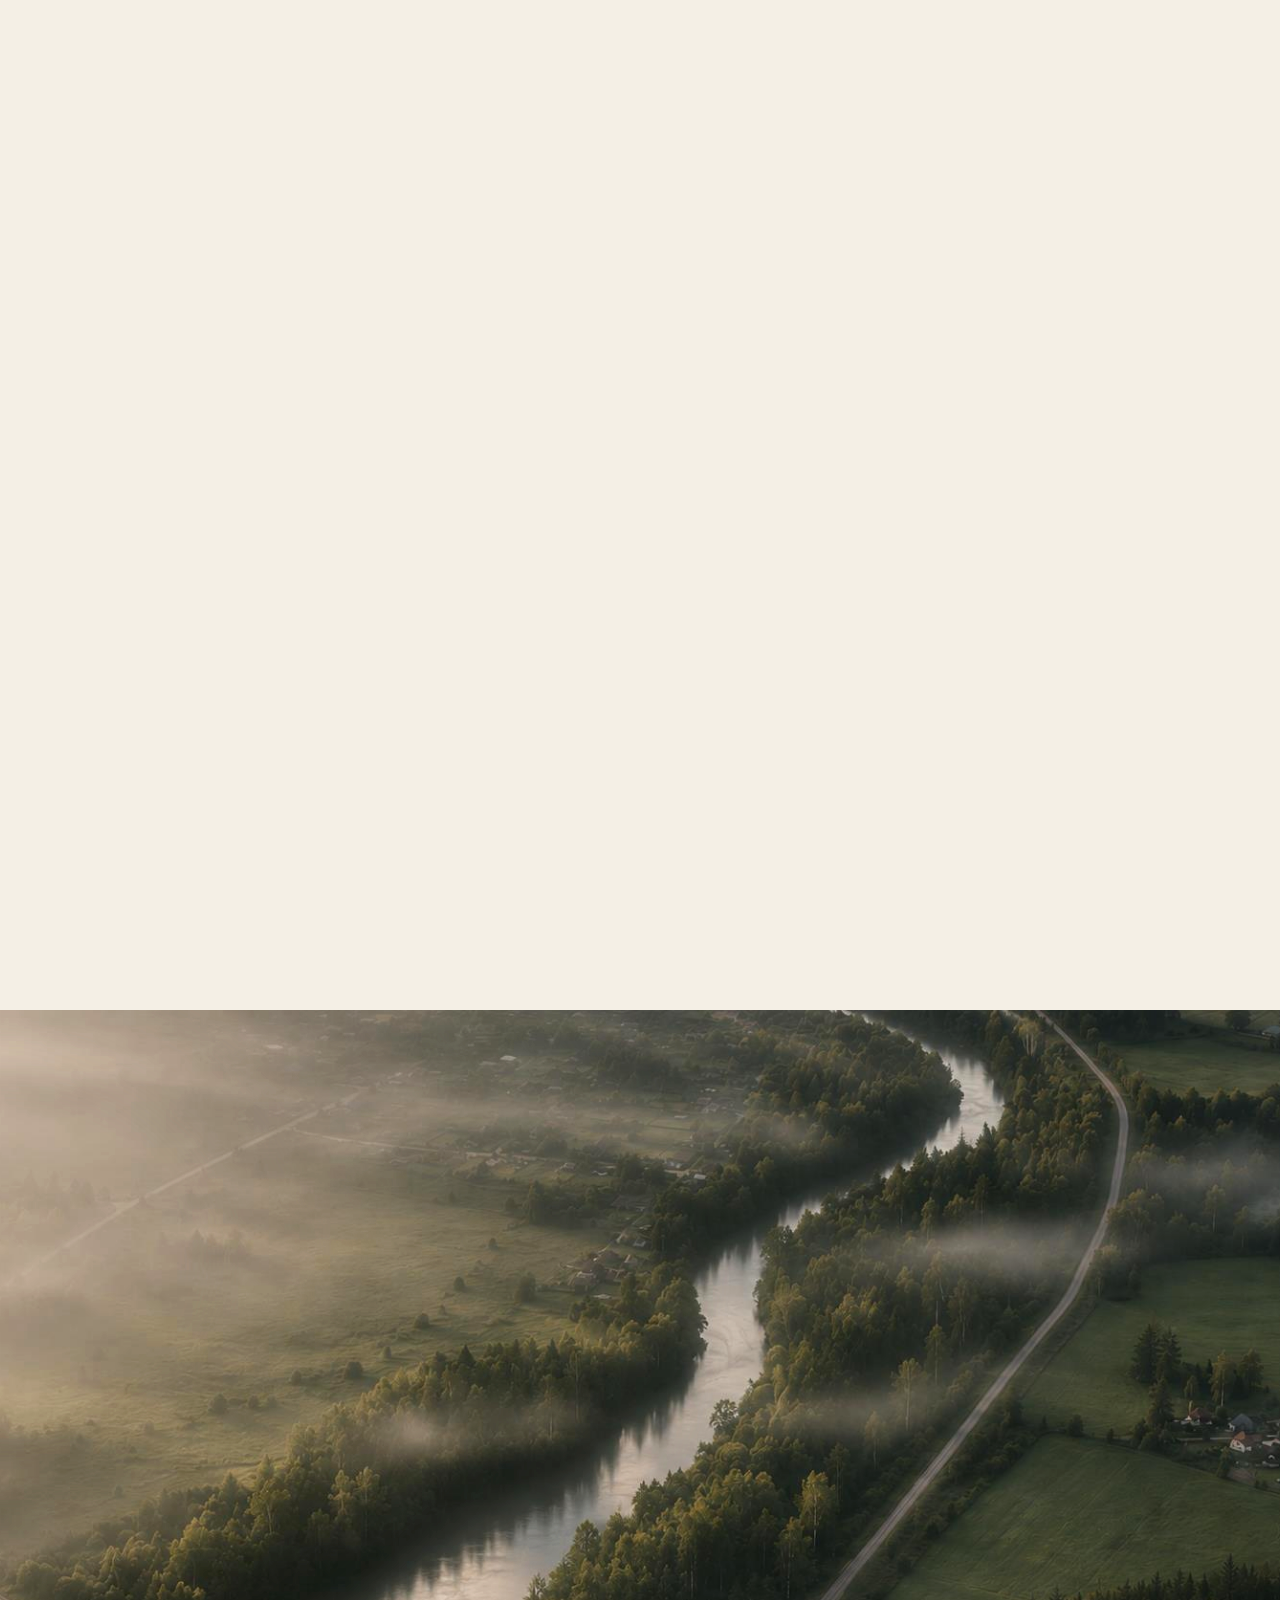
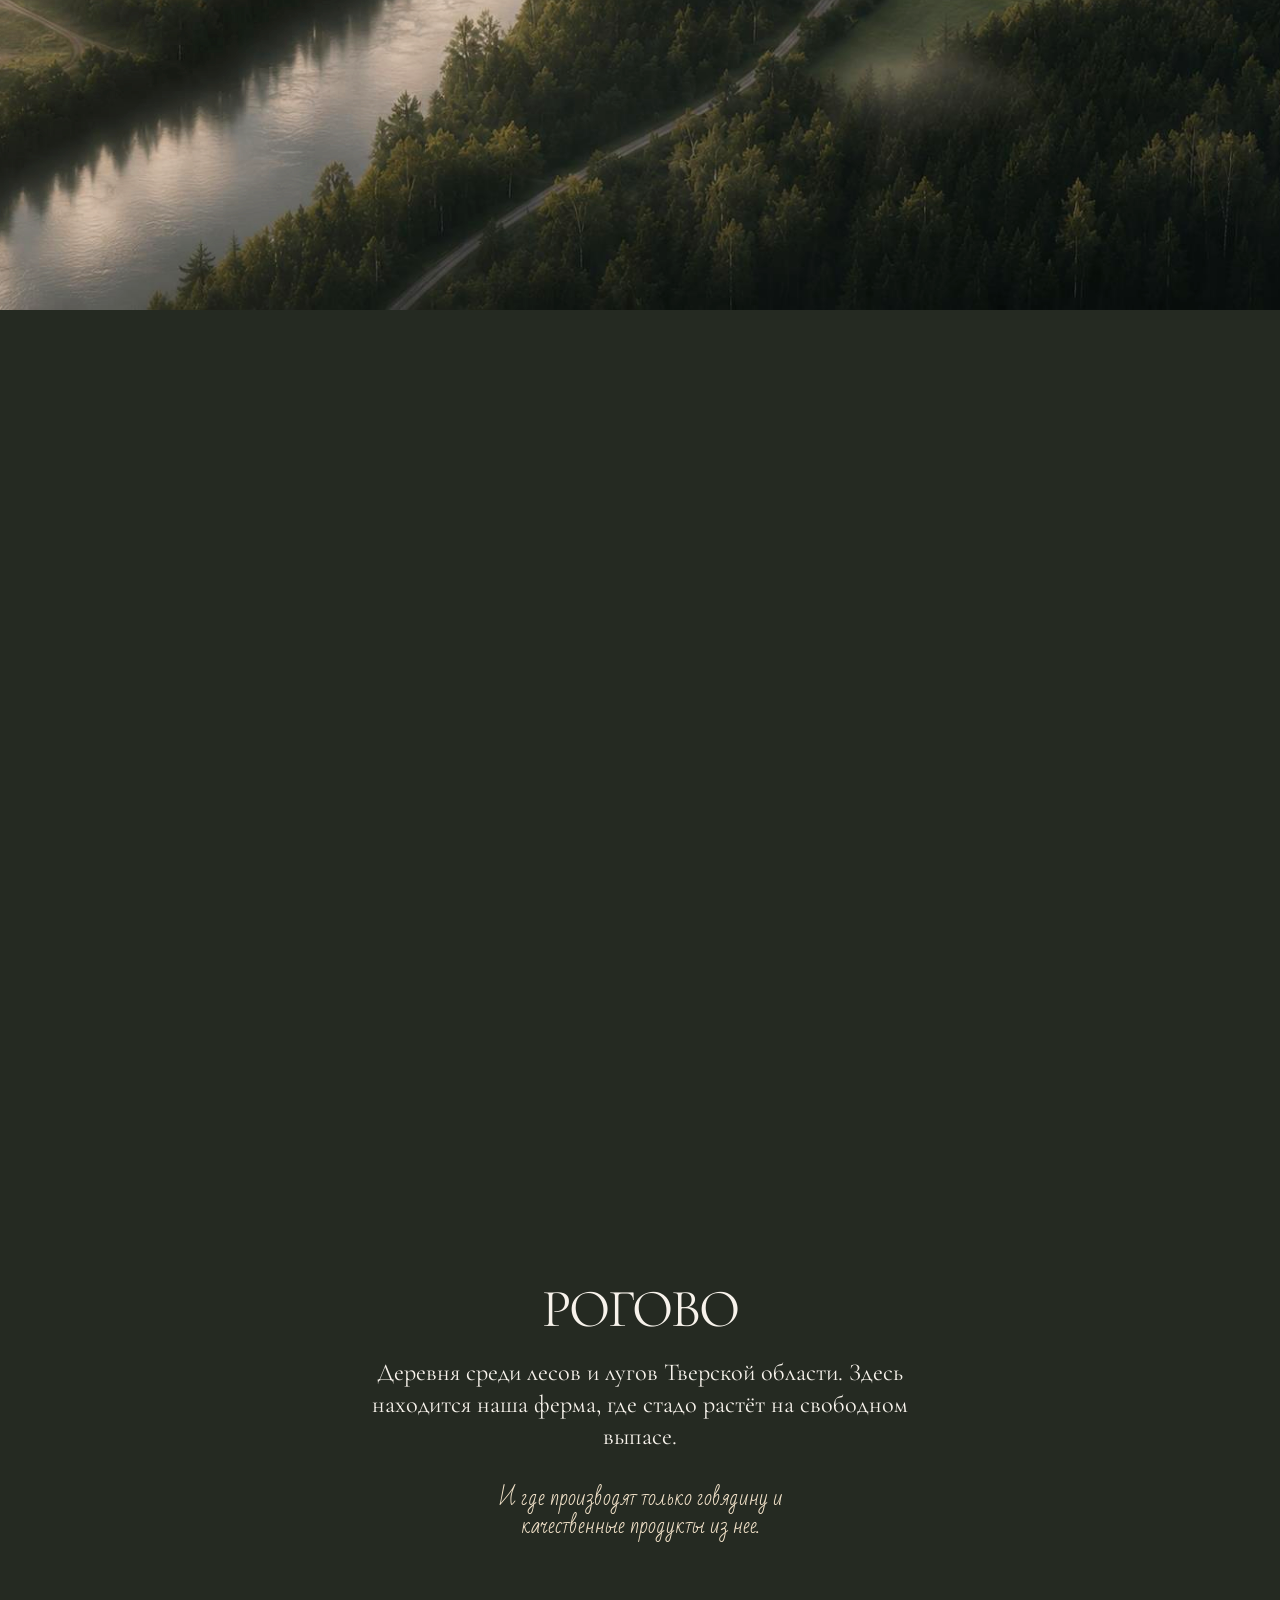
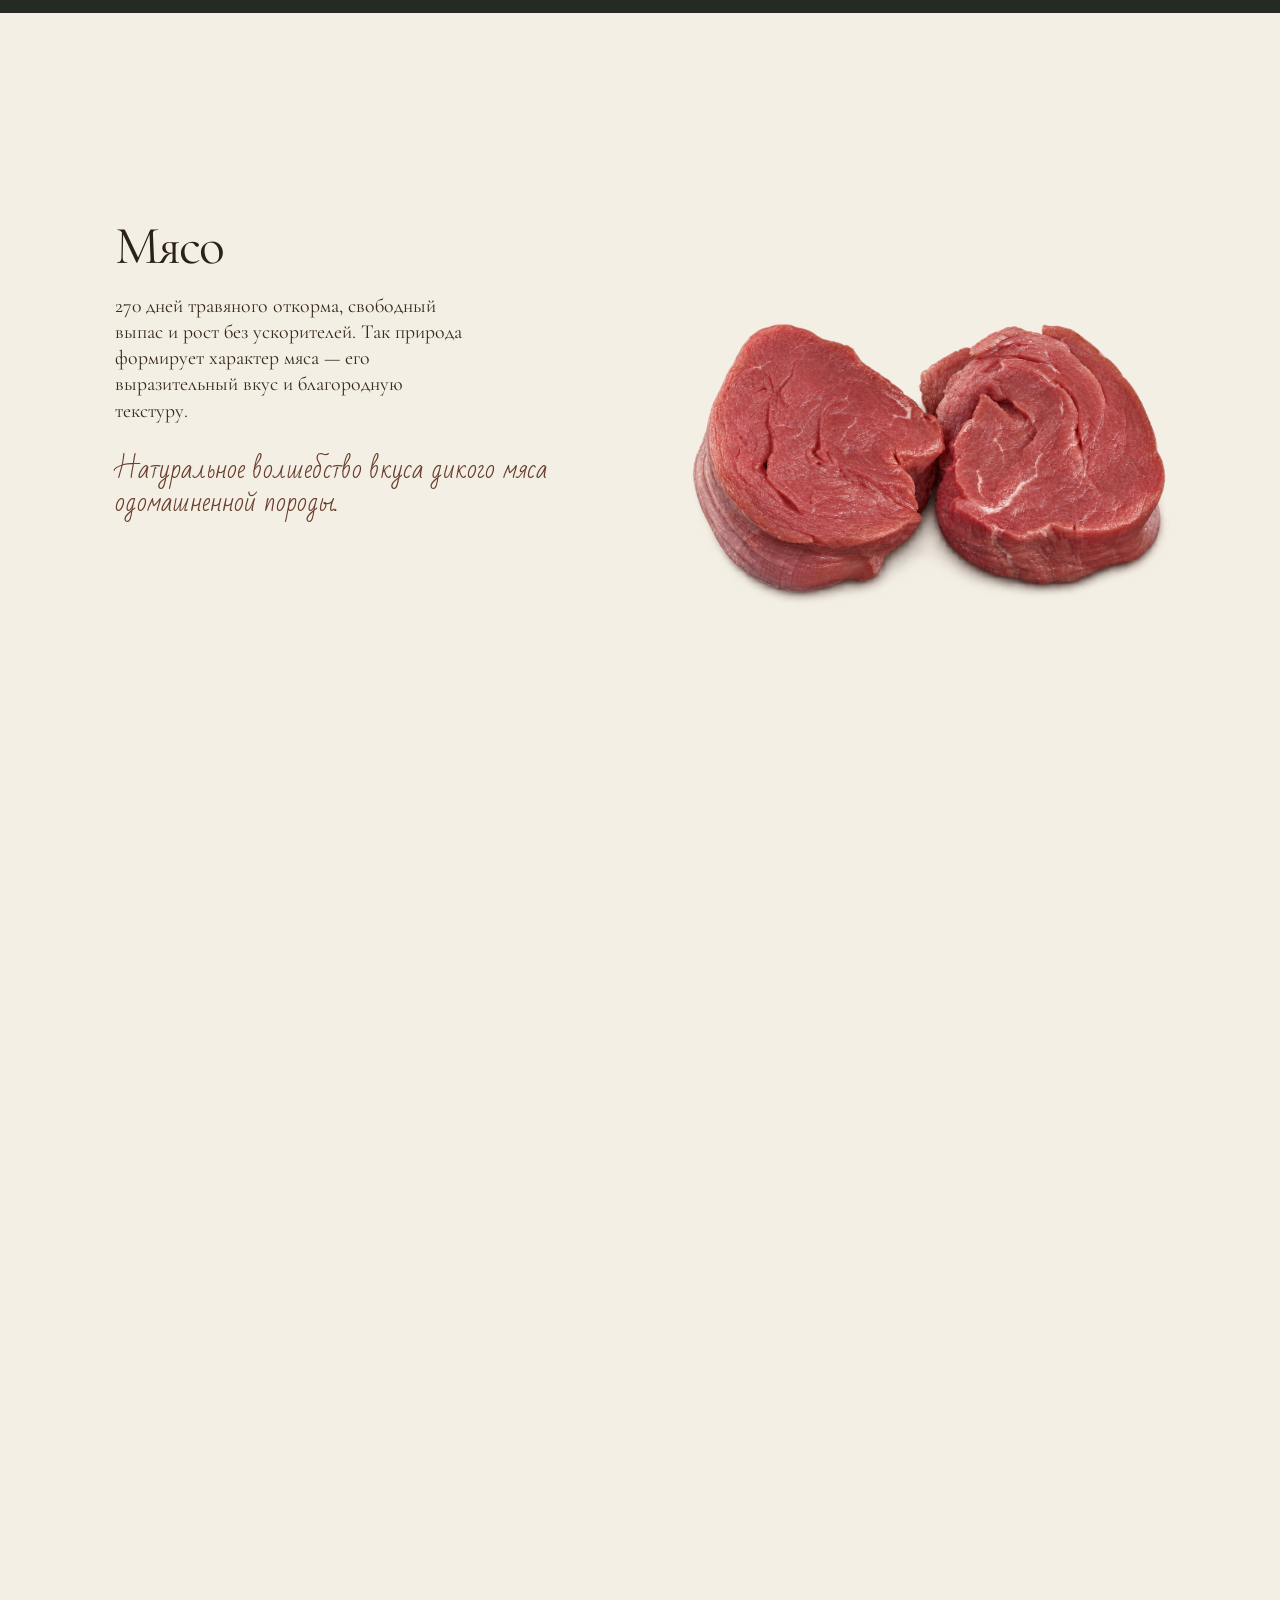
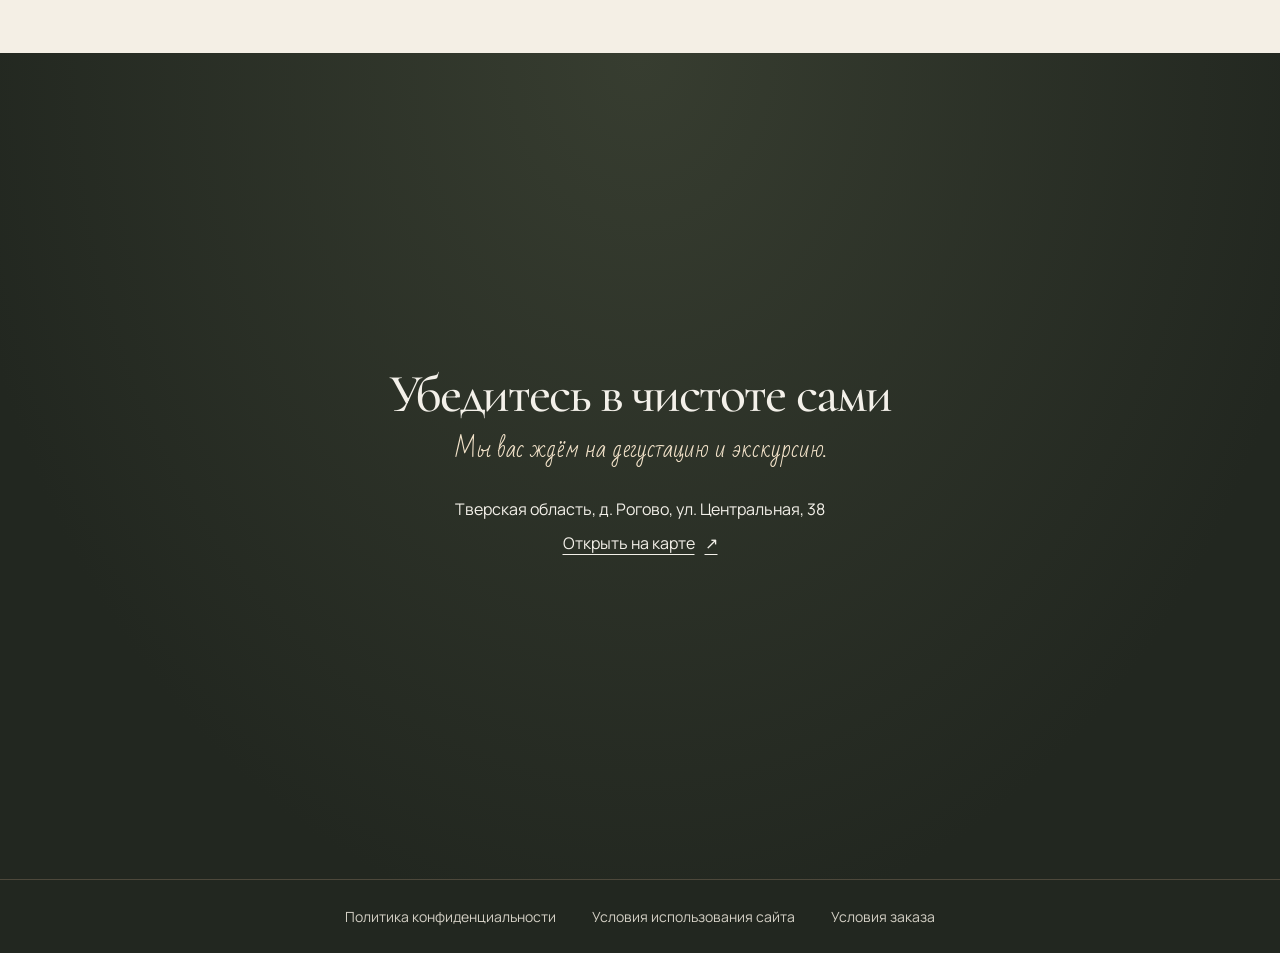
==== commit 4176d3c3: "Update Rogovo photo sequence and limestone tones" ====
--- a/index.html
+++ b/index.html
@@ -7,7 +7,7 @@
   <title>Рогово — первый экран и подход</title>
   <link rel="stylesheet" href="style.css">
   <link rel="stylesheet" href="hero-v4.css">
-  <link rel="stylesheet" href="limestone-edition.css">
+  <link rel="stylesheet" href="limestone-edition.css?v=mobile-05">
   <script src="cinema.js" defer></script>
 </head>
 <body>
@@ -26,14 +26,14 @@
       <div class="approach">
         <h2 id="approach">Хорошее мясо начинается с травы</h2>
         <div class="still-life">
-          <img src="assets/meadow-matched-limestone.jpg" alt="Свежие травы и сено на цельной светлой каменной поверхности">
+          <img src="assets/meadow-neutral-limestone.png" alt="Свежие травы и сено на цельной светлой каменной поверхности">
         </div>
         <p class="scene-description">Всё начинается с того, что даёт сама природа. Чистые луговые травы становятся основой естественного питания животных.</p>
         <p class="scene-note">Чистые луга. Верховья Волги.</p>
       </div>
     </article>
     <article class="scene breeding" aria-labelledby="breeding">
-      <img class="scene-image" src="assets/breeds-matched-limestone.jpg" alt="Коричневая калмыцкая корова впереди, чёрная абердин-ангусская позади">
+      <img class="scene-image" src="assets/breeds-neutral-limestone.png" alt="Коричневая калмыцкая корова впереди, чёрная абердин-ангусская позади">
       <div class="scene-copy">
         <h2 id="breeding">Чем отличается узнаваемый флорентийский стейк?</h2>
         <p class="scene-description">Во флорентийском стейке на первом плане вкус самого мяса. У нашей говядины свой характер, который ей дают две породы — калмыцкая и абердин-ангусская.</p>
@@ -41,7 +41,7 @@
       </div>
     </article>
     <article class="scene cycle" aria-labelledby="cycle">
-      <img class="scene-image" src="assets/tablet-matched-limestone.jpg" alt="Рука у планшета на светлой каменной поверхности">
+      <img class="scene-image" src="assets/stamp-matched-limestone.png" alt="Тёмный штемпель и коричневый оттиск логотипа «Рогово» на белой бумаге">
       <div class="scene-copy">
         <h2 id="cycle">От пастбища до стола</h2>
         <p class="scene-description">Каждый этап находится под нашим контролем — от выращивания животных до готового продукта. Никакой химии, ГМО и гормонов. Только ответственность за то, что мы создаём.</p>
@@ -51,13 +51,15 @@
     </div>
     </section>
     <section class="origin" id="origin" aria-labelledby="origin-title">
-      <div class="origin-frame">
-        <div class="origin-art" role="img" aria-label="Художественный вид с низкой высоты по спутниковому кадру Западной Двины у Рогово"></div>
-      </div>
-      <div class="origin-copy">
-        <h2 id="origin-title">РОГОВО</h2>
-        <p>Деревня среди лесов и лугов Тверской области. Здесь находится наша ферма, где стадо растёт на свободном выпасе.</p>
-        <p class="origin-note">И где производят только говядину и качественные продукты из нее.</p>
+      <div class="origin-panel">
+        <div class="origin-frame">
+          <div class="origin-art" role="img" aria-label="Художественный вид с низкой высоты по спутниковому кадру Западной Двины у Рогово"></div>
+        </div>
+        <div class="origin-copy">
+          <h2 id="origin-title">РОГОВО</h2>
+          <p>Деревня среди лесов и лугов Тверской области. Здесь находится наша ферма, где стадо растёт на свободном выпасе.</p>
+          <p class="origin-note">И где производят только говядину и качественные продукты из нее.</p>
+        </div>
       </div>
     </section>
     <section id="products" aria-label="Продукция Рогово">
--- a/limestone-edition.css
+++ b/limestone-edition.css
@@ -26,6 +26,7 @@
 .approach-sequence .still-life img {
   display: block;
   mask-image: none;
+  filter: brightness(.96);
 }
 
 .approach-sequence .meadow .scene-note { margin-top: 14px; }
@@ -52,6 +53,7 @@
 .approach-sequence .breeding .scene-image {
   grid-column: 2;
   object-position: right center;
+  filter: brightness(.95);
 }
 
 .approach-sequence .cycle .scene-image {
@@ -135,34 +137,62 @@
   :root {
     --story-inline-inset: clamp(18px, 6vw, 38px);
     --display-size: clamp(36px, 9vw, 56px);
+    --mobile-copy-gap: clamp(22px, 4svh, 38px);
+    --story-description-gap: var(--mobile-copy-gap);
+    --story-note-gap: var(--mobile-copy-gap);
   }
 
   .coat-hero {
-    --hero-image-height: 50vw;
-    min-height: 0;
+    --hero-image-height: clamp(220px, 40svh, 410px);
+    min-height: 100svh;
+    align-items: stretch;
   }
 
   .coat-hero::before {
     background-image:
       linear-gradient(to bottom, #181e16a8, transparent 27%),
       linear-gradient(to bottom, transparent 70%, #252a22),
-      url(assets/hero-pasture.jpg);
-    background-size: 100% var(--hero-image-height), 100% var(--hero-image-height), 100% auto;
-    background-position: top center;
+      url(assets/hero-pasture-mobile.jpg);
+    background-size:
+      100% var(--hero-image-height),
+      100% var(--hero-image-height),
+      max(100%, calc(2 * var(--hero-image-height))) auto;
+    background-position: top center, top center, 78% top;
     background-repeat: no-repeat;
   }
 
   .pasture-hero-copy {
+    display: flex;
+    flex-direction: column;
+    justify-content: center;
     margin-inline: var(--story-inline-inset);
     padding-block: calc(var(--hero-image-height) + 15px) 42px;
   }
 
   .pasture-hero-copy h1 { font-size: clamp(29px, 7.6vw, 46px); }
   .pasture-hero-copy .pasture-hero-note { font-size: clamp(18px, 4.8vw, 24px); }
+  .coat-hero .hero-contacts {
+    min-height: 44px;
+    font-size: clamp(17px, 4.6vw, 21px);
+  }
 
   .approach-sequence .meadow { display: grid; }
-  .approach-sequence .still-life { width: min(82%, 420px); }
-  .approach-sequence :is(.breeding, .cycle) { grid-template-columns: 1fr; }
+  .approach-sequence .scene.meadow .approach {
+    justify-items: stretch;
+    text-align: left;
+  }
+  .approach-sequence .still-life {
+    grid-row: 1;
+    width: 100%;
+    aspect-ratio: 16 / 9;
+    margin: 0 0 var(--mobile-copy-gap);
+  }
+  .approach-sequence .meadow h2 { text-wrap: wrap; }
+  .approach-sequence .meadow .scene-note { margin-top: var(--mobile-copy-gap); }
+  .approach-sequence :is(.breeding, .cycle) {
+    grid-template-columns: minmax(0, 1fr);
+    gap: var(--mobile-copy-gap);
+  }
   .approach-sequence :is(.breeding, .cycle) .scene-image { grid-column: 1; }
   .approach-sequence .scene:is(.breeding, .cycle) .scene-copy {
     grid-column: 1;
@@ -170,9 +200,150 @@
   }
 
   .products .scene-copy { padding-inline: var(--story-inline-inset); }
+  .approach-sequence:not(.is-cinematic) .scene,
+  .products:not(.is-cinematic) .scene { min-height: 100svh; align-content: center; }
   .products:not(.is-cinematic) .product-visual img { aspect-ratio: 2; }
   .products:not(.is-cinematic) .product-scene--final .product-visual img { aspect-ratio: 1.75; }
-  .page-end { min-height: min(675px, 100svh); }
+  .products:not(.is-cinematic) .product-scene--final {
+    align-content: stretch;
+    grid-template-rows: auto 1fr auto;
+  }
+  .origin-frame { height: min(38svh, 94vw); aspect-ratio: auto; }
+  .products .shop-banner {
+    display: grid;
+    grid-template-columns: auto minmax(0, 1fr);
+    gap: 12px;
+  }
+  .products .shop-banner-logo { width: clamp(68px, 23vw, 100px); }
+  .products .shop-banner-action {
+    justify-self: end;
+    gap: 6px;
+    font-size: clamp(16px, 4.5vw, 22px);
+    white-space: nowrap;
+  }
+  .page-end { min-height: 100svh; }
+  .farm-visit {
+    min-height: 100dvh;
+    gap: var(--mobile-copy-gap);
+  }
+  .farm-visit :is(.farm-visit-note, address) { margin-top: 0; }
+}
+
+.origin-panel { display: contents; }
+
+@media (max-width: 720px) and (min-height: 600px) and (prefers-reduced-motion: no-preference) {
+  .approach-sequence {
+    position: relative;
+    z-index: 2;
+    background: var(--approach-paper);
+  }
+
+  .approach-sequence + .origin {
+    margin-top: -100svh;
+  }
+
+  .origin-panel {
+    display: grid;
+    position: sticky;
+    top: 0;
+    width: 100%;
+    min-width: 0;
+    min-height: 100svh;
+    grid-template-columns: minmax(0, 1fr);
+    grid-template-rows: auto 1fr;
+  }
+
+  .origin-panel .origin-frame {
+    width: 100%;
+    min-width: 0;
+    align-self: start;
+  }
+
+  .approach-sequence + .origin::after {
+    content: "";
+    display: block;
+    height: 132svh;
+  }
+
+  .approach-sequence + .origin .origin-copy {
+    align-content: center;
+    min-width: 0;
+    grid-template-columns: minmax(0, 1fr);
+    padding: clamp(22px, 4svh, 48px) var(--story-inline-inset);
+  }
+}
+
+@media (max-width: 720px) {
+  .sequence.is-cinematic.is-mobile-cinematic {
+    height: auto;
+  }
+
+  /* Keep the scroll distance inside the sticky stage's containing block. */
+  .sequence.is-mobile-cinematic::after {
+    content: "";
+    display: block;
+    height: 155svh;
+  }
+
+  .products.is-mobile-cinematic::after { height: 200svh; }
+
+  .is-mobile-cinematic .stage {
+    display: grid;
+    grid-template-columns: minmax(0, 1fr);
+    top: var(--mobile-sticky-top, 0px);
+    height: auto;
+    min-height: 100svh;
+  }
+
+  .is-mobile-cinematic .stage > .scene {
+    position: relative;
+    inset: auto;
+    grid-area: 1 / 1;
+    min-width: 0;
+    align-content: center;
+  }
+
+  .approach-sequence.is-mobile-cinematic .scene {
+    padding-block: clamp(24px, 5svh, 48px);
+  }
+
+  .products.is-mobile-cinematic .scene {
+    padding: 24px var(--story-inline-inset);
+  }
+
+  .products.is-mobile-cinematic .product-scene--final {
+    align-content: stretch;
+    grid-template-rows: auto 1fr auto;
+    padding-bottom: max(16px, env(safe-area-inset-bottom));
+  }
+
+  .sequence.is-cinematic.is-mobile-cinematic .product-scene .scene-copy {
+    width: 100%;
+    margin: 0;
+    padding: 0;
+  }
+
+  .products.is-cinematic.is-mobile-cinematic .product-visual {
+    position: relative;
+    inset: auto;
+    height: clamp(140px, 29svh, 240px);
+    grid-template: minmax(0, 1fr) / minmax(0, 1fr);
+    margin-bottom: 18px;
+  }
+
+  .products.is-mobile-cinematic .product-visual img {
+    height: 100%;
+    min-height: 0;
+    aspect-ratio: auto;
+  }
+
+  .products.is-mobile-cinematic .shop-banner {
+    position: static;
+    margin-top: 20px;
+    padding: 0;
+  }
+
+  .products.is-mobile-cinematic .product-scene--final .scene-copy { align-self: center; }
 }
 
 @media (min-width: 1200px) and (min-aspect-ratio: 21/9) {
